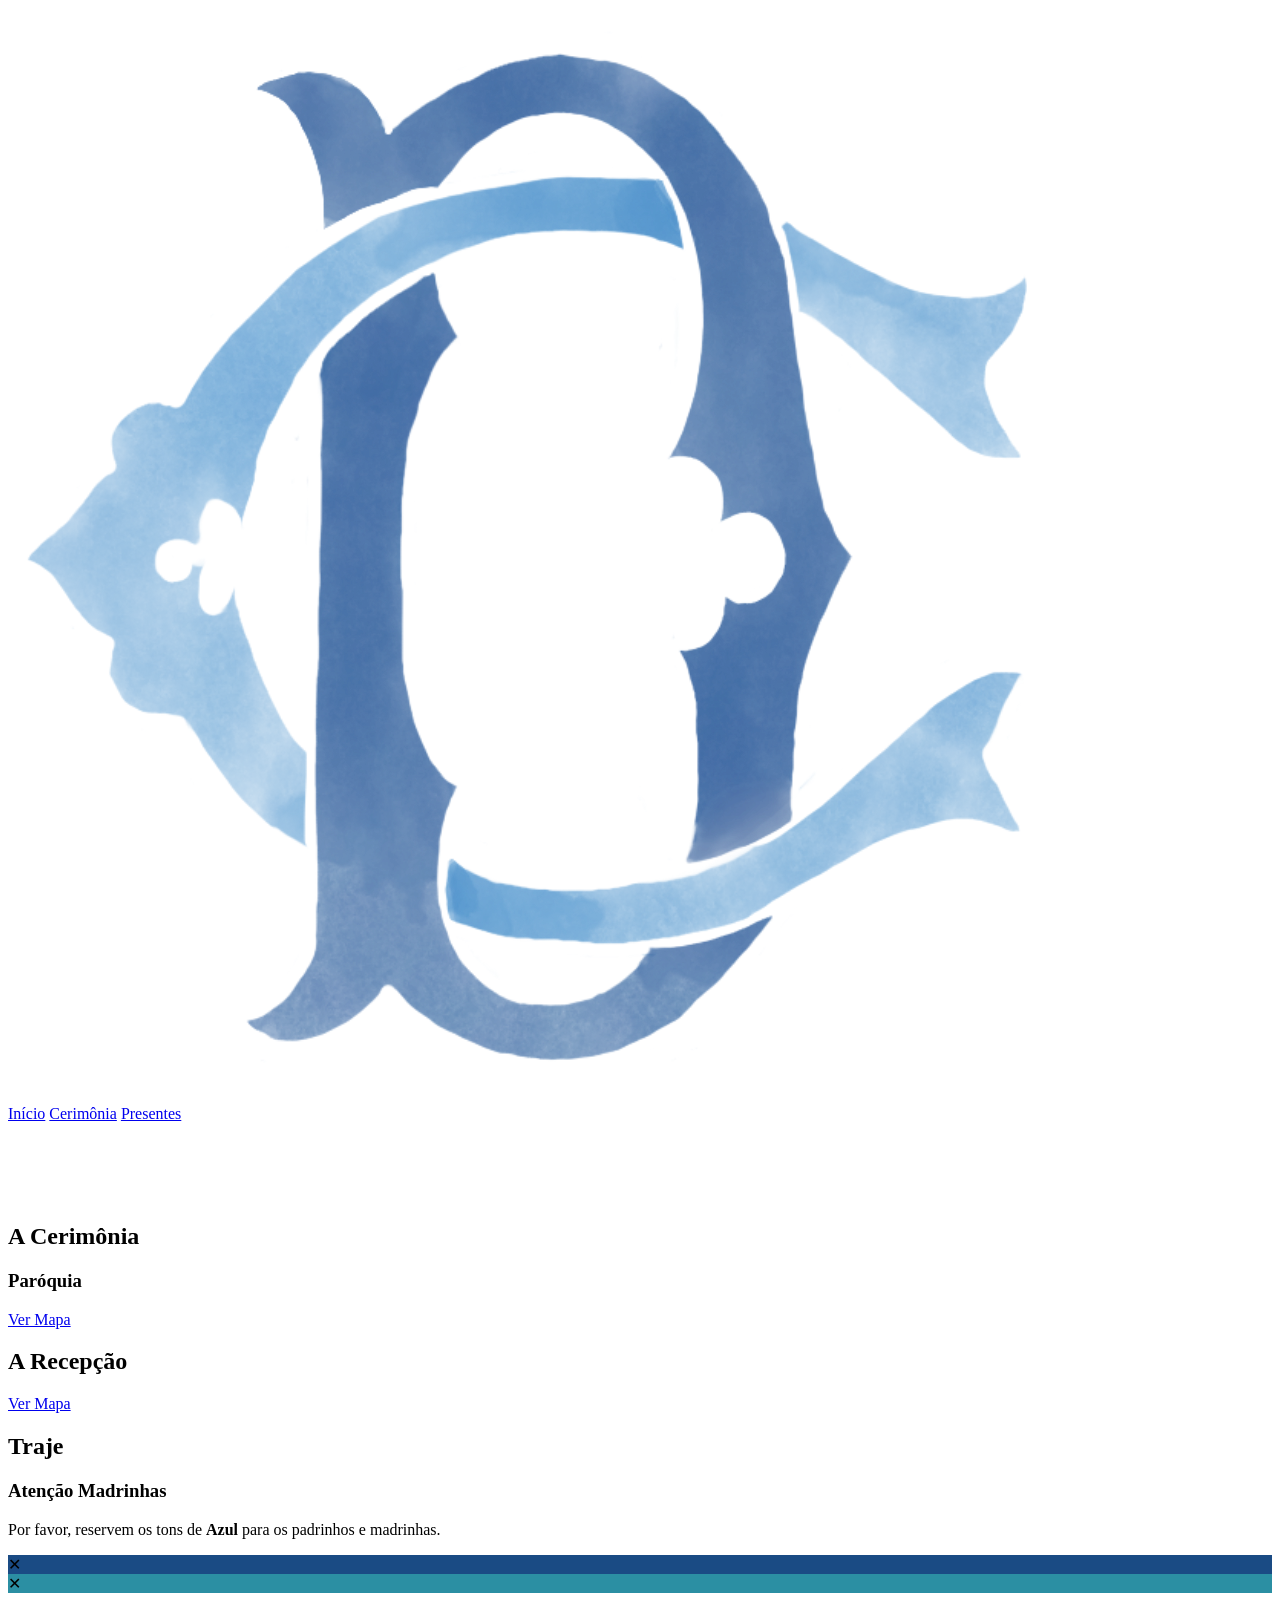
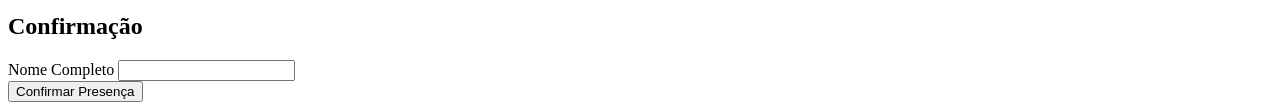
==== cerimonia.html @ 5a47d2c4 "initial commit (html inicial)" ====
<!DOCTYPE html>
<html lang="pt-br">
<head>
    <title>Cerimônia</title>
    </head>
<body>

    <header id="navbar">
        <div class="container nav-container">
            <a href="index.html" class="logo-link">
                <img src="assets/img/logo_casamento-aquarela.PNG" alt="D&C" class="logo-img">
            </a>
            <nav class="menu-links">
                <a href="index.html">Início</a>
                <a href="cerimonia.html" class="active">Cerimônia</a> <a href="presentes.html">Presentes</a>
            </nav>
        </div>
    </header>

    <main style="padding-top: 80px;"> <section class="section-padding">
            <div class="container">
                <h2 class="section-title text-center">A Cerimônia</h2>
                <div class="divider"><i class="fa-solid fa-church"></i></div>
                
                <div class="location-card single-card">
                    <div class="loc-text">
                        <h3>Paróquia</h3>
                        <p class="address"></p>
                        <p class="time"></p>
                        <a href="#" class="btn-outline">Ver Mapa</a>
                    </div>
                    <div class="loc-map">
                        </div>
                </div>
            </div>
        </section>

        <section class="section-alt section-padding">
            <div class="container">
                <h2 class="section-title text-center">A Recepção</h2>
                <div class="divider"><i class="fa-solid fa-champagne-glasses"></i></div>

                <div class="location-card single-card reverse">
                    <div class="loc-text">
                        <h3></h3>
                        <p class="address"></p>
                        <a href="#" class="btn-outline">Ver Mapa</a>
                    </div>
                    <div class="loc-map">
                        </div>
                </div>
            </div>
        </section>

        <section class="section-padding">
            <div class="container">
                <h2 class="section-title text-center">Traje</h2>
                <div class="dress-code-alert centered-alert">
                    <i class="fa-solid fa-circle-exclamation alert-icon"></i>
                    <h3>Atenção Madrinhas</h3>
                    <p>Por favor, reservem os tons de <strong>Azul</strong> para os padrinhos e madrinhas.</p>
                    <div class="color-palette forbidden-only">
                        <div class="color-swatch forbidden" style="background: #1A4B84;">✕</div>
                        <div class="color-swatch forbidden" style="background: #2B8FA3;">✕</div>
                    </div>
                </div>
            </div>
        </section>

        <section id="rsvp-area" class="section-alt section-padding">
            <div class="container max-width-600">
                <h2 class="section-title text-center">Confirmação</h2>
                <div class="divider"><i class="fa-regular fa-envelope"></i></div>
                
                <form class="rsvp-form" action="LINK_DO_FORMSPREE" method="POST">
                    <div class="form-group">
                        <label>Nome Completo</label>
                        <input type="text" name="nome" required>
                    </div>
                    <button type="submit" class="btn-submit">Confirmar Presença</button>
                </form>
            </div>
        </section>

    </main>
    
    <script src="js/main.js"></script>
</body>
</html>
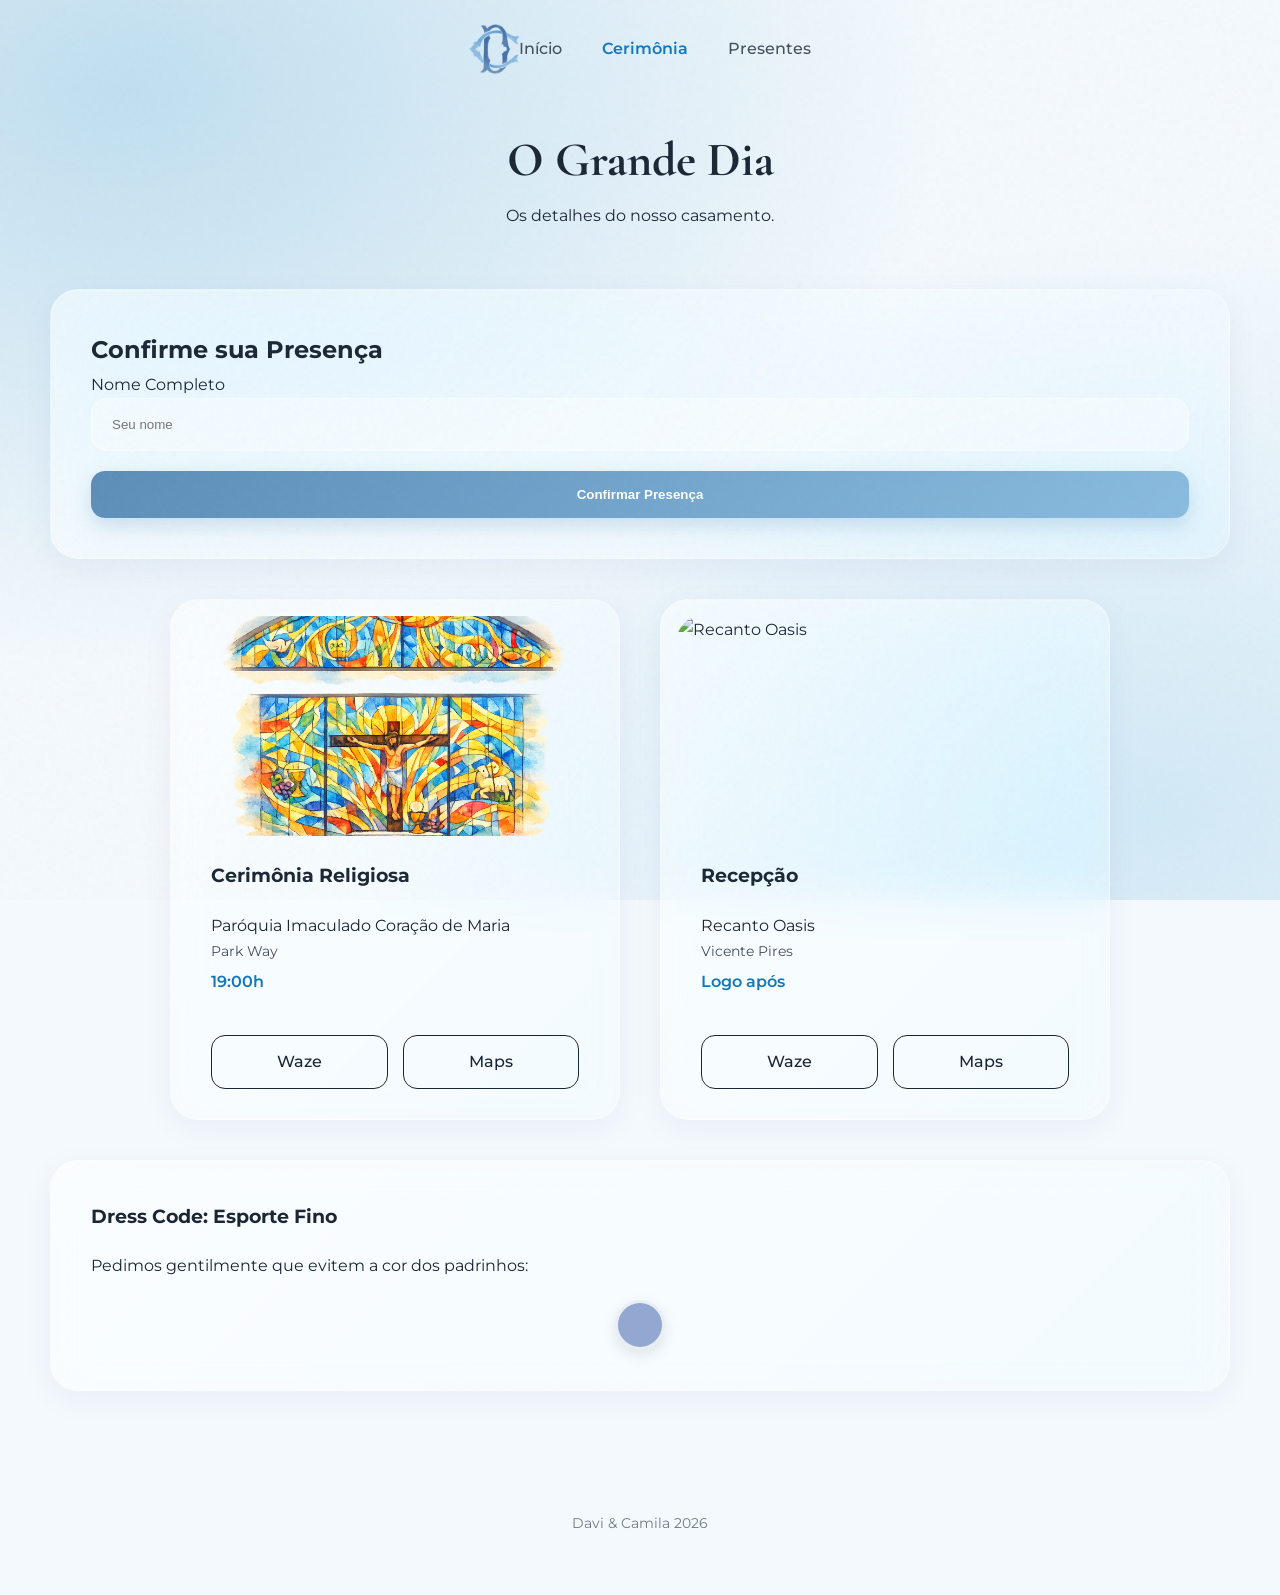
==== commit 3f020651: "mvp sem as funcionalidades implementadas versao para validacao de estilo" ====
--- a/cerimonia.html
+++ b/cerimonia.html
@@ -1,89 +1,85 @@
 <!DOCTYPE html>
 <html lang="pt-br">
 <head>
-    <title>Cerimônia</title>
-    </head>
+    <meta charset="UTF-8">
+    <meta name="viewport" content="width=device-width, initial-scale=1.0">
+    <title>Cerimônia - Davi & Camila</title>
+    <link rel="stylesheet" href="assets/css/global.css">
+    <link rel="stylesheet" href="assets/css/glass.css">
+    <link href="https://fonts.googleapis.com/css2?family=Cormorant+Garamond:wght@400;600&family=Montserrat:wght@300;400;500;600&display=swap" rel="stylesheet">
+</head>
 <body>
+    <div class="noise-overlay"></div>
 
-    <header id="navbar">
-        <div class="container nav-container">
-            <a href="index.html" class="logo-link">
-                <img src="assets/img/logo_casamento-aquarela.PNG" alt="D&C" class="logo-img">
-            </a>
-            <nav class="menu-links">
-                <a href="index.html">Início</a>
-                <a href="cerimonia.html" class="active">Cerimônia</a> <a href="presentes.html">Presentes</a>
-            </nav>
+    <nav class="navbar" id="mainNav">
+        <div class="nav-logo">
+            <img src="assets/img/logo_casamento-aquarela.PNG" alt="D&C" class="logo-img">
         </div>
-    </header>
+        <ul class="nav-links">
+            <li><a href="index.html">Início</a></li>
+            <li><a href="cerimonia.html" class="active">Cerimônia</a></li>
+            <li><a href="presentes.html">Presentes</a></li>
+        </ul>
+    </nav>
 
-    <main style="padding-top: 80px;"> <section class="section-padding">
-            <div class="container">
-                <h2 class="section-title text-center">A Cerimônia</h2>
-                <div class="divider"><i class="fa-solid fa-church"></i></div>
+    <main class="container">
+        <header class="page-header">
+            <h1>O Grande Dia</h1>
+            <p>Os detalhes do nosso casamento.</p>
+        </header>
+
+        <section class="glass-card mb-large">
+            <h2 class="text-center mb-medium">Confirme sua Presença</h2>
+            <form class="rsvp-form">
+                <label for="nome">Nome Completo</label>
+                <input type="text" id="nome" placeholder="Seu nome">      
+                <button type="submit" class="btn-primary">Confirmar Presença</button>
+            </form>
+        </section>
+
+        <section class="locations-grid mb-large">
+            <div class="glass-card">
+                <img src="assets/img/aquarela-igreja.png" alt="Paróquia Imaculado Coração de Maria" class="location-img">
                 
-                <div class="location-card single-card">
-                    <div class="loc-text">
-                        <h3>Paróquia</h3>
-                        <p class="address"></p>
-                        <p class="time"></p>
-                        <a href="#" class="btn-outline">Ver Mapa</a>
-                    </div>
-                    <div class="loc-map">
-                        </div>
+                <h3>Cerimônia Religiosa</h3>
+                <p class="mt-small">Paróquia Imaculado Coração de Maria</p>
+                <p style="font-size: 0.9rem; opacity: 0.8; margin-bottom: 5px;">Park Way</p>
+                <p class="location-time">19:00h</p>
+                
+                <div class="location-actions">
+                    <a href="#" class="btn-outline action-btn">Waze</a>
+                    <a href="#" class="btn-outline action-btn">Maps</a>
+                </div>
+            </div>
+
+            <div class="glass-card">
+                <img src="assets/img/oasis-aquarela.png" alt="Recanto Oasis" class="location-img">
+                
+                <h3>Recepção</h3>
+                <p class="mt-small">Recanto Oasis</p>
+                <p style="font-size: 0.9rem; opacity: 0.8; margin-bottom: 5px;">Vicente Pires</p>
+                <p class="location-time">Logo após</p>
+                
+                <div class="location-actions">
+                    <a href="#" class="btn-outline action-btn">Waze</a>
+                    <a href="#" class="btn-outline action-btn">Maps</a>
                 </div>
             </div>
         </section>
 
-        <section class="section-alt section-padding">
-            <div class="container">
-                <h2 class="section-title text-center">A Recepção</h2>
-                <div class="divider"><i class="fa-solid fa-champagne-glasses"></i></div>
-
-                <div class="location-card single-card reverse">
-                    <div class="loc-text">
-                        <h3></h3>
-                        <p class="address"></p>
-                        <a href="#" class="btn-outline">Ver Mapa</a>
-                    </div>
-                    <div class="loc-map">
-                        </div>
-                </div>
+        <section class="glass-card text-center">
+            <h3>Dress Code: Esporte Fino</h3>
+            <p class="mt-small mb-medium">Pedimos gentilmente que evitem a cor dos padrinhos:</p>
+            <div class="swatch-container">
+                <div class="swatch swatch-serenity"></div>
             </div>
         </section>
+    </main>
 
-        <section class="section-padding">
-            <div class="container">
-                <h2 class="section-title text-center">Traje</h2>
-                <div class="dress-code-alert centered-alert">
-                    <i class="fa-solid fa-circle-exclamation alert-icon"></i>
-                    <h3>Atenção Madrinhas</h3>
-                    <p>Por favor, reservem os tons de <strong>Azul</strong> para os padrinhos e madrinhas.</p>
-                    <div class="color-palette forbidden-only">
-                        <div class="color-swatch forbidden" style="background: #1A4B84;">✕</div>
-                        <div class="color-swatch forbidden" style="background: #2B8FA3;">✕</div>
-                    </div>
-                </div>
-            </div>
-        </section>
+    <footer class="footer">
+        <p>Davi & Camila 2026</p>
+    </footer>
 
-        <section id="rsvp-area" class="section-alt section-padding">
-            <div class="container max-width-600">
-                <h2 class="section-title text-center">Confirmação</h2>
-                <div class="divider"><i class="fa-regular fa-envelope"></i></div>
-                
-                <form class="rsvp-form" action="LINK_DO_FORMSPREE" method="POST">
-                    <div class="form-group">
-                        <label>Nome Completo</label>
-                        <input type="text" name="nome" required>
-                    </div>
-                    <button type="submit" class="btn-submit">Confirmar Presença</button>
-                </form>
-            </div>
-        </section>
-
-    </main>
-    
-    <script src="js/main.js"></script>
+    <script src="assets/js/main.js"></script>
 </body>
 </html>
--- a/assets/css/global.css
+++ b/assets/css/global.css
@@ -0,0 +1,297 @@
+﻿:root {
+    --deep-blue: #1a2634;
+    --primary-blue: #1278BC;
+    --font-title: 'Cormorant Garamond', serif;
+    --font-body: 'Montserrat', sans-serif;
+    --max-width: 1280px;
+    --container-padding: 5%;
+    --section-spacing: 100px;
+    --header-height: 80px;
+}
+* { margin: 0; padding: 0; box-sizing: border-box; }
+body {
+    background-color: #F4F9FD;
+    background-image: 
+        radial-gradient(at 10% 10%, rgba(93, 174, 214, 0.35) 0px, transparent 50%),
+        radial-gradient(at 90% 90%, rgba(159, 210, 236, 0.4) 0px, transparent 50%);
+    background-attachment: fixed;
+    font-family: var(--font-body);
+    color: var(--deep-blue);
+    line-height: 1.7;
+    overflow-x: hidden;
+}
+.navbar {
+    position: fixed;
+    top: 0;
+    left: 0;
+    width: 100%;
+    padding: 24px var(--container-padding);
+    display: flex;
+    justify-content: center;
+    align-items: center;
+    z-index: 1000;
+    background: transparent;
+    transition: all 0.5s ease;
+}
+.navbar.scrolled {
+    background: var(--glass-bg);
+    backdrop-filter: var(--glass-filter);
+    -webkit-backdrop-filter: var(--glass-filter);
+    border-bottom: var(--glass-border);
+    box-shadow: var(--glass-shadow);
+    padding: 16px var(--container-padding);
+}
+.nav-logo { display: flex; align-items: center; }
+.logo-img { height: 50px; width: auto; object-fit: contain; }
+.nav-links { list-style: none; display: flex; gap: 40px; }
+.nav-links a {
+    text-decoration: none;
+    color: var(--deep-blue);
+    font-weight: 500;
+    opacity: 0.8;
+    transition: opacity 0.3s;
+}
+.nav-links a.active, .nav-links a:hover { opacity: 1; font-weight: 600; color: var(--primary-blue); }
+.hero-section {
+    position: relative;
+    width: 100%;
+    height: 70vh;
+    display: flex;
+    flex-direction: column;
+    justify-content: center;
+    align-items: center;
+    text-align: center;
+    overflow: hidden;
+    color: white;
+}
+.hero-section::after {
+    content: '';
+    position: absolute;
+    bottom: 0;
+    left: 0;
+    width: 100%;
+    height: 40%; 
+    pointer-events: none;
+    z-index: 2;
+    background: linear-gradient(
+        to bottom, 
+        rgba(244, 249, 253, 0) 0%,     
+        rgba(244, 249, 253, 0.4) 40%,  
+        rgba(244, 249, 253, 1) 100%    
+    );
+    backdrop-filter: blur(10px);
+    -webkit-backdrop-filter: blur(10px);
+    mask-image: linear-gradient(to bottom, transparent 0%, black 90%);
+    -webkit-mask-image: linear-gradient(to bottom, transparent 0%, black 90%);
+}
+.hero-content {
+    position: relative;
+    z-index: 3; 
+    text-shadow: 0 2px 10px rgba(0,0,0,0.3);
+}
+.scroll-indicator { z-index: 4; }
+.hero-bg { position: absolute; top: 0; left: 0; width: 100%; height: 100%; z-index: 0; }
+.hero-img { width: 100%; height: 100%; object-fit: cover; object-position: center top; }
+.hero-overlay {
+    position: absolute; top: 0; left: 0; width: 100%; height: 100%;
+    background: linear-gradient(to bottom, rgba(0,0,0,0.1) 0%, rgba(0,0,0,0.3) 100%);
+    z-index: 1;
+}
+.countdown-bar {
+    width: 100%;
+    background: rgba(255, 255, 255, 0.25);
+    backdrop-filter: blur(20px) saturate(120%);
+    -webkit-backdrop-filter: blur(20px) saturate(120%);
+    margin-top: -80px; 
+    padding: 30px 0;
+    position: relative;
+    z-index: 10;
+    display: flex;
+    justify-content: center;
+    margin-bottom: 60px;
+    border-top: 1px solid rgba(255, 255, 255, 0.2);
+    border-bottom: 1px solid rgba(255, 255, 255, 0.2);
+    box-shadow: 0 -5px 20px rgba(0,0,0,0.05); 
+}
+.countdown-container {
+    display: flex;
+    align-items: center;
+    justify-content: center;
+}
+.time-box {
+    display: flex;
+    flex-direction: column;
+    align-items: center;
+    padding: 0 40px;
+    position: relative;
+}
+.time-box:first-child::after {
+    content: '';
+    position: absolute;
+    right: 0;
+    top: 15%;
+    height: 70%;
+    width: 1px;
+    background: rgba(26, 38, 52, 0.15); 
+}
+.time-number {
+    font-family: var(--font-title);
+    font-size: 3rem;
+    font-weight: 400;
+    color: var(--deep-blue);
+    line-height: 1;
+    font-variant-numeric: tabular-nums;
+}
+.time-label {
+    font-family: var(--font-body);
+    font-size: 0.75rem;
+    letter-spacing: 3px;
+    text-transform: uppercase;
+    color: #5DAED6;
+    margin-top: 8px;
+}
+@media (max-width: 768px) {
+    .time-box { padding: 0 25px; }
+    .time-number { font-size: 2.2rem; }
+    .hero-section::after { height: 30%; mask-image: linear-gradient(to bottom, transparent 0%, black 80%); } 
+    .countdown-bar { margin-top: -50px; padding: 20px 0; }
+}
+.container {
+    width: 100%;
+    max-width: var(--max-width);
+    margin: 0 auto;
+    padding: 0 clamp(20px, 5%, 50px);
+}
+.grid-layout, .locations-grid, .gifts-grid {
+    display: grid;
+    grid-template-columns: repeat(auto-fit, minmax(320px, 1fr));
+    gap: 32px;
+}
+.section-history, .section-gallery { margin-bottom: var(--section-spacing); }
+.mt-small { margin-top: 20px; }
+.mb-small { margin-bottom: 20px; }
+.img-placeholder {
+    width: 100%;
+    height: 100%;
+    min-height: 300px;
+    display: flex;
+    align-items: center;
+    justify-content: center;
+    background: rgba(255, 255, 255, 0.3);
+    border-radius: 16px;
+    opacity: 0.6;
+}
+.gift-img-placeholder {
+    height: 180px;
+    background: rgba(255, 255, 255, 0.4);
+    border-radius: 16px;
+    margin-bottom: 20px;
+}
+.page-header {
+    text-align: center;
+    margin-top: 120px;
+    margin-bottom: 60px;
+}
+.page-header h1 { font-family: var(--font-title); font-size: 3rem; color: var(--deep-blue); }
+.location-time { font-weight: 600; color: var(--primary-blue); margin-bottom: 20px; }
+.location-actions { display: flex; gap: 10px; margin-top: auto; }
+.action-btn { flex: 1; }
+.swatch-container { display: flex; justify-content: center; gap: 20px; margin-top: 20px; }
+.swatch {
+    width: 50px; height: 50px;
+    border-radius: 50%;
+    border: 3px solid rgba(255,255,255,0.8);
+    box-shadow: 0 5px 15px rgba(0,0,0,0.1);
+    position: relative;
+}
+.swatch-serenity { background-color: #92a8d1; }
+.gift-price { font-weight: 600; font-size: 1.1rem; margin: 5px 0 15px 0; color: var(--deep-blue); }
+.modal-overlay {
+    position: fixed; top: 0; left: 0; width: 100%; height: 100%;
+    background: rgba(0, 0, 0, 0.4); z-index: 2000;
+    display: flex; align-items: flex-end; justify-content: center;
+    opacity: 0; visibility: hidden; transition: all 0.3s;
+    backdrop-filter: blur(8px);
+}
+.modal-overlay:not(.hidden) { opacity: 1; visibility: visible; }
+.modal-content {
+    width: 100%; max-width: 500px;
+    background: #ffffff;
+    border-radius: 24px 24px 0 0; padding: 40px 30px;
+    transform: translateY(100%); transition: transform 0.3s cubic-bezier(0.2, 0.8, 0.2, 1);
+    position: relative;
+    box-shadow: 0 -10px 40px rgba(0,0,0,0.1);
+}
+.modal-overlay:not(.hidden) .modal-content { transform: translateY(0); }
+.close-modal {
+    position: absolute; top: 20px; right: 20px;
+    background: none; border: none; font-size: 2rem; cursor: pointer; color: var(--deep-blue);
+}
+.modal-price-highlight { font-size: 1.8rem; color: var(--primary-blue); margin-bottom: 20px; font-weight: 600; }
+.pix-box {
+    background: #F4F9FD;
+    padding: 20px; border-radius: 12px;
+    margin-bottom: 20px; word-break: break-all; font-family: monospace; color: var(--deep-blue);
+    border: 1px dashed #7BC0E3;
+}
+.pix-label { font-weight: 600; margin-bottom: 10px; display: block; }
+@media (min-width: 768px) {
+    .modal-overlay { align-items: center; }
+    .modal-content { border-radius: 24px; transform: scale(0.9); max-width: 450px; }
+    .modal-overlay:not(.hidden) .modal-content { transform: scale(1); }
+}
+.footer {
+    text-align: center; padding: 60px 20px;
+    opacity: 0.6; font-size: 0.9rem; margin-top: 60px;
+}
+@media (max-width: 768px) {
+    .navbar { flex-direction: column; gap: 15px; }
+    .nav-links { gap: 20px; font-size: 0.9rem; }
+    .logo-img { height: 35px; }
+    .grid-layout, .locations-grid, .gifts-grid { grid-template-columns: 1fr; gap: 24px; }
+    :root { --section-spacing: 60px; }
+}
+.locations-grid {
+    display: flex;
+    flex-wrap: wrap;
+    justify-content: center;
+    gap: 40px;
+    margin-top: 40px;
+}
+.locations-grid .glass-card {
+    flex: 1 1 320px;
+    max-width: 450px;
+    display: flex;
+    flex-direction: column;
+    padding-bottom: 30px;
+}
+.location-img {
+    width: calc(100% + 48px);
+    margin: -24px -24px 24px -24px;
+    height: 220px;
+    object-fit: cover;
+    border-radius: 24px 24px 0 0;
+    display: block;
+}
+@media (max-width: 768px) {
+    .location-img {
+        width: calc(100% + 48px); 
+        margin: -24px -24px 20px -24px;
+    }
+}
+.location-actions {
+    margin-top: auto;
+    padding-top: 20px;
+    display: flex;
+    gap: 15px;
+}
+.action-btn {
+    flex: 1;
+    text-align: center;
+}
+.locations-grid {
+    display: flex;
+    flex-wrap: wrap;
+    justify-content: center;
+    margin-bottom: 40px;
+}
--- a/assets/css/glass.css
+++ b/assets/css/glass.css
@@ -0,0 +1,45 @@
+﻿:root {
+    --glass-bg: linear-gradient(135deg, rgba(255, 255, 255, 0.6) 0%, rgba(255, 255, 255, 0.2) 100%);
+    --glass-filter: blur(20px) saturate(180%);
+    --glass-border: 1px solid rgba(255, 255, 255, 0.25);
+    --glass-shadow: 0 8px 32px 0 rgba(31, 38, 135, 0.05), inset 0 0 0 1px rgba(255, 255, 255, 0.15);
+    --radius-card: 28px;
+    --radius-btn: 14px;
+    --primary-gradient: linear-gradient(135deg, #5b8db8 0%, #8abce0 100%);
+}
+.glass-card {
+    background: var(--glass-bg);
+    backdrop-filter: var(--glass-filter);
+    -webkit-backdrop-filter: var(--glass-filter);
+    border: var(--glass-border);
+    border-radius: var(--radius-card);
+    box-shadow: var(--glass-shadow);
+    padding: clamp(24px, 5vw, 40px);
+    transition: transform 0.4s ease;
+}
+input, select, textarea {
+    width: 100%; padding: 18px 20px; margin-bottom: 20px;
+    border: 1px solid rgba(255, 255, 255, 0.4); border-radius: 16px;
+    background: rgba(255, 255, 255, 0.4); color: inherit; outline: none;
+}
+input:focus, select:focus { background: rgba(255, 255, 255, 0.9); border-color: #5b8db8; }
+.btn-primary {
+    background: var(--primary-gradient); color: white; border: none;
+    padding: 16px 32px; border-radius: var(--radius-btn);
+    font-weight: 600; cursor: pointer; width: 100%;
+    box-shadow: 0 8px 20px rgba(91, 141, 184, 0.25);
+    transition: transform 0.2s;
+}
+.btn-primary:active { transform: scale(0.98); }
+.btn-outline {
+    background: transparent; color: #1a2634; border: 1px solid #1a2634;
+    padding: 12px 24px; border-radius: var(--radius-btn);
+    font-weight: 500; text-decoration: none; display: block; text-align: center;
+    transition: background 0.3s;
+}
+.btn-outline:hover { background: rgba(0,0,0,0.05); }
+.noise-overlay {
+    position: fixed; top: 0; left: 0; width: 100%; height: 100%;
+    pointer-events: none; z-index: 9999; opacity: 0.04;
+    background-image: url("data:image/svg+xml,%3Csvg viewBox='0 0 200 200' xmlns='http://www.w3.org/2000/svg'%3E%3Cfilter id='noiseFilter'%3E%3CfeTurbulence type='fractalNoise' baseFrequency='0.85' numOctaves='3' stitchTiles='stitch'/%3E%3C/filter%3E%3Crect width='100%25' height='100%25' filter='url(%23noiseFilter)' opacity='1'/%3E%3C/svg%3E");
+}
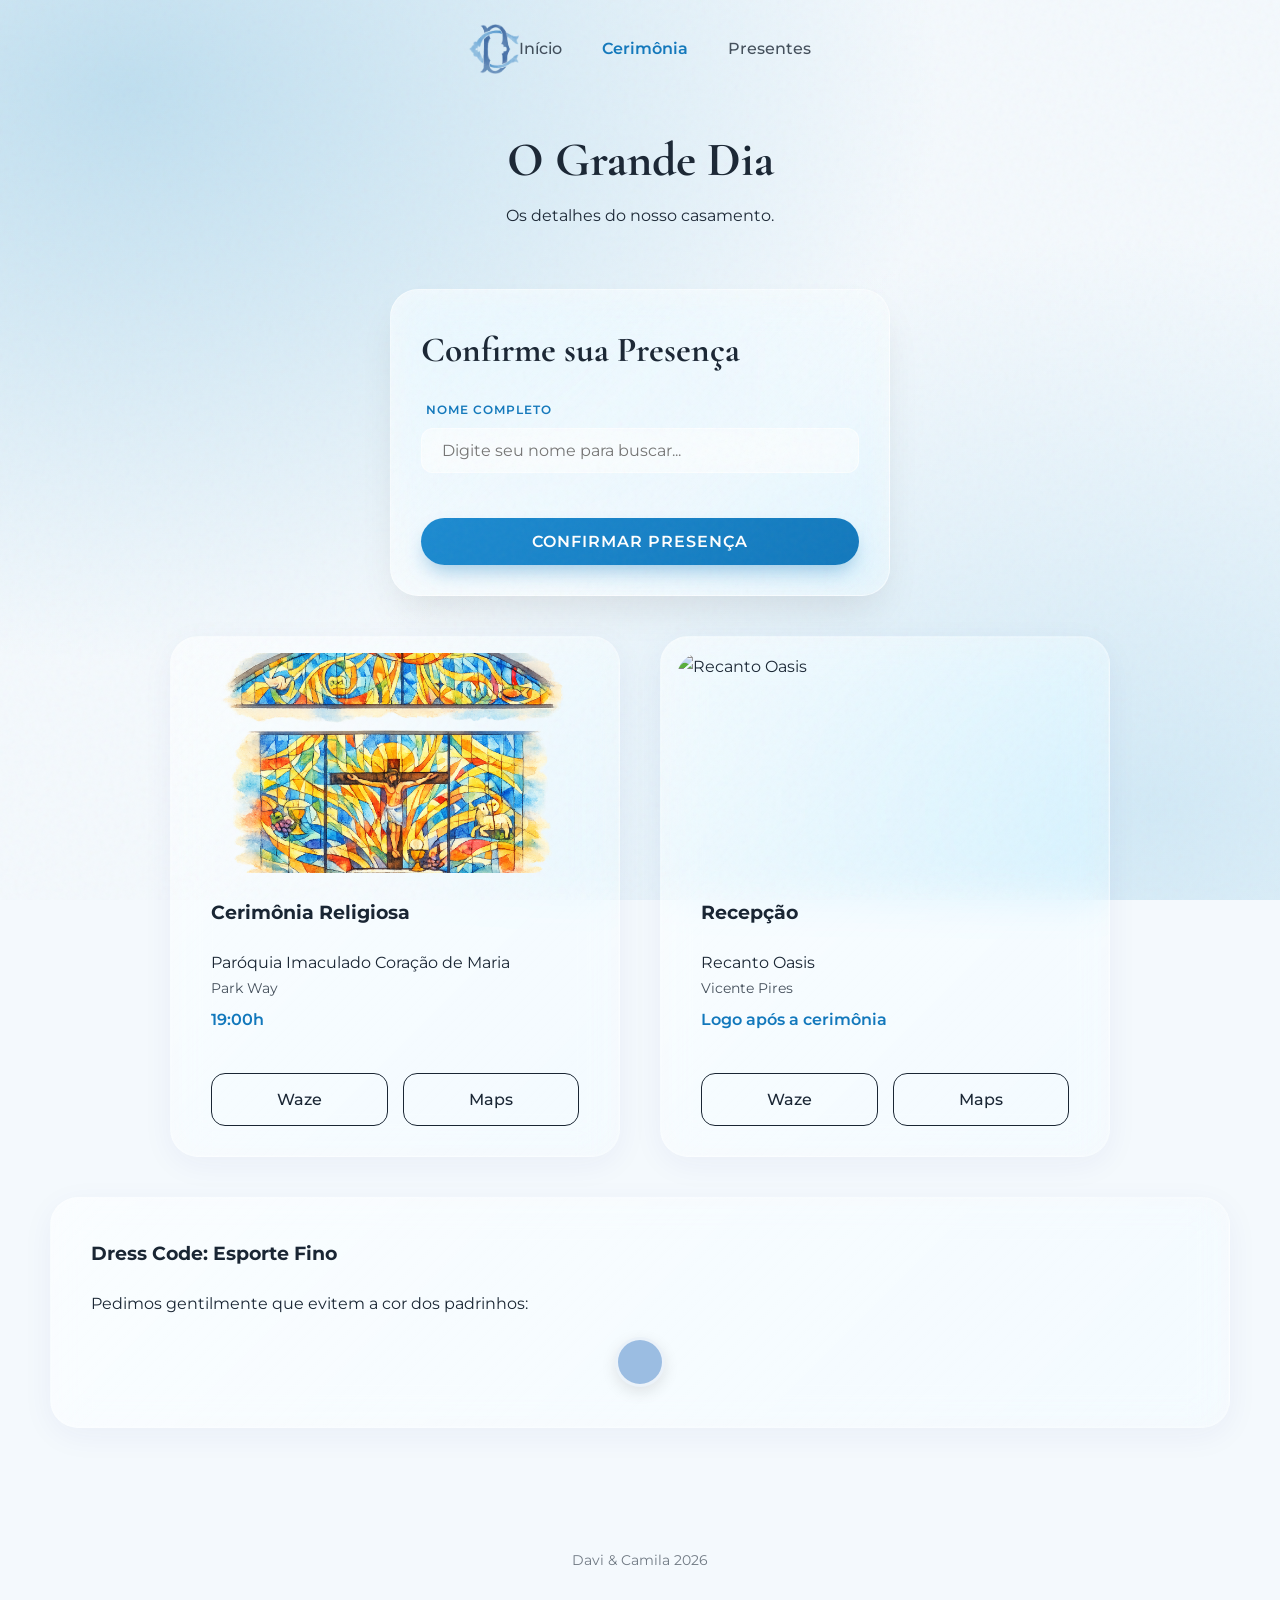
==== commit 16a30181: "implementando funcionalidades" ====
--- a/cerimonia.html
+++ b/cerimonia.html
@@ -4,9 +4,18 @@
     <meta charset="UTF-8">
     <meta name="viewport" content="width=device-width, initial-scale=1.0">
     <title>Cerimônia - Davi & Camila</title>
+    
     <link rel="stylesheet" href="assets/css/global.css">
     <link rel="stylesheet" href="assets/css/glass.css">
+    
+    <link rel="preconnect" href="https://fonts.googleapis.com">
     <link href="https://fonts.googleapis.com/css2?family=Cormorant+Garamond:wght@400;600&family=Montserrat:wght@300;400;500;600&display=swap" rel="stylesheet">
+
+    <meta property="og:title" content="Cerimônia e Festa - Davi & Camila">
+    <meta property="og:description" content="Veja o mapa para a Igreja e Recepção e confirme sua presença aqui.">
+    <meta property="og:image" content="https://davi-e-camila.vercel.app/assets/img/share-image.jpg">
+    <meta property="og:url" content="https://davi-e-camila.vercel.app/cerimonia.html">
+    <meta property="og:type" content="website">
 </head>
 <body>
     <div class="noise-overlay"></div>
@@ -28,12 +37,19 @@
             <p>Os detalhes do nosso casamento.</p>
         </header>
 
-        <section class="glass-card mb-large">
+        <section class="glass-card mb-large" id="rsvp-section">
             <h2 class="text-center mb-medium">Confirme sua Presença</h2>
-            <form class="rsvp-form">
-                <label for="nome">Nome Completo</label>
-                <input type="text" id="nome" placeholder="Seu nome">      
-                <button type="submit" class="btn-primary">Confirmar Presença</button>
+            
+            <form class="rsvp-form" id="rsvpForm">
+                <div>
+                    <label for="guestName">Nome Completo</label>
+                    <div class="autocomplete-container">
+                        <input type="text" id="guestName" class="glass-input" placeholder="Digite seu nome para buscar..." autocomplete="off" required>
+                        <div id="guestList" class="autocomplete-list"></div>
+                    </div>
+                </div>
+
+                <button type="submit" class="btn-glass-blue">Confirmar Presença</button>
             </form>
         </section>
 
@@ -47,8 +63,8 @@
                 <p class="location-time">19:00h</p>
                 
                 <div class="location-actions">
-                    <a href="#" class="btn-outline action-btn">Waze</a>
-                    <a href="#" class="btn-outline action-btn">Maps</a>
+                    <a href="https://ul.waze.com/ul?ll=-15.82625756%2C-48.00803304&navigate=yes" class="btn-outline action-btn" target="_blank">Waze</a>
+                    <a href="https://goo.gl/maps/LINK_DA_IGREJA" class="btn-outline action-btn" target="_blank">Maps</a>
                 </div>
             </div>
 
@@ -58,16 +74,16 @@
                 <h3>Recepção</h3>
                 <p class="mt-small">Recanto Oasis</p>
                 <p style="font-size: 0.9rem; opacity: 0.8; margin-bottom: 5px;">Vicente Pires</p>
-                <p class="location-time">Logo após</p>
+                <p class="location-time">Logo após a cerimônia</p>
                 
                 <div class="location-actions">
-                    <a href="#" class="btn-outline action-btn">Waze</a>
-                    <a href="#" class="btn-outline action-btn">Maps</a>
+                    <a href="https://ul.waze.com/ul?ll=-15.79677538%2C-48.03069234&navigate=yes" class="btn-outline action-btn" target="_blank">Waze</a>
+                    <a href="https://goo.gl/maps/LINK_DA_FESTA" class="btn-outline action-btn" target="_blank">Maps</a>
                 </div>
             </div>
         </section>
 
-        <section class="glass-card text-center">
+        <section class="glass-card text-center mb-large">
             <h3>Dress Code: Esporte Fino</h3>
             <p class="mt-small mb-medium">Pedimos gentilmente que evitem a cor dos padrinhos:</p>
             <div class="swatch-container">
--- a/assets/css/global.css
+++ b/assets/css/global.css
@@ -204,7 +204,7 @@
     box-shadow: 0 5px 15px rgba(0,0,0,0.1);
     position: relative;
 }
-.swatch-serenity { background-color: #92a8d1; }
+.swatch-serenity { background-color: #9bbde2; }
 .gift-price { font-weight: 600; font-size: 1.1rem; margin: 5px 0 15px 0; color: var(--deep-blue); }
 .modal-overlay {
     position: fixed; top: 0; left: 0; width: 100%; height: 100%;
@@ -294,4 +294,164 @@
     flex-wrap: wrap;
     justify-content: center;
     margin-bottom: 40px;
+}
+/* =========================================
+   ESTILO PREMIUM COMPACTO (RSVP)
+   ========================================= */
+
+/* 1. O Container do Card (Mais justo) */
+#rsvp-section.glass-card {
+    /* Mantém a sombra e borda bonitas */
+    box-shadow: 
+        0 20px 40px -10px rgba(0,0,0,0.1), 
+        inset 0 0 20px rgba(255, 255, 255, 0.3);
+    border: 1px solid rgba(255, 255, 255, 0.6);
+    
+    /* MUDANÇA: Reduzi o padding de 50px para 30px */
+    padding: 30px; 
+    max-width: 500px;
+    margin-left: auto;
+    margin-right: auto;
+}
+
+/* Título do Card */
+#rsvp-section h2 {
+    font-family: var(--font-title);
+    font-size: 2.2rem; /* Levemente menor */
+    color: var(--deep-blue);
+    margin-bottom: 20px; /* Reduzi pela metade (era 40px) */
+}
+
+/* O Formulário */
+.rsvp-form {
+    display: flex;
+    flex-direction: column;
+    gap: 15px; /* Reduzi pela metade (era 30px) - Itens mais próximos */
+}
+
+/* 2. O Label */
+.rsvp-form label {
+    display: block;
+    font-family: var(--font-body);
+    font-size: 0.75rem;
+    font-weight: 600;
+    text-transform: uppercase;
+    letter-spacing: 1px;
+    color: var(--primary-blue);
+    margin-bottom: 8px; /* Mais perto do input */
+    margin-left: 5px;
+}
+
+/* 3. O Input (Campo de Digitar) */
+.glass-input {
+    width: 100%;
+    /* MUDANÇA: Mais compacto (era 18px) */
+    padding: 12px 20px; 
+    border-radius: 12px;
+    
+    background: rgba(255, 255, 255, 0.4);
+    border: 1px solid rgba(255, 255, 255, 0.6);
+    backdrop-filter: blur(15px);
+    
+    font-family: var(--font-body);
+    font-size: 1rem;
+    color: var(--deep-blue);
+    outline: none;
+    transition: all 0.3s ease;
+}
+
+.glass-input:focus {
+    background: rgba(255, 255, 255, 0.8);
+    border-color: var(--primary-blue);
+    box-shadow: 0 0 15px rgba(18, 120, 188, 0.15);
+    transform: translateY(-1px);
+}
+
+/* 4. O Botão (Ajustado) */
+.btn-glass-blue {
+    width: 100%;
+    /* MUDANÇA: Mais fino (era 20px) */
+    padding: 14px; 
+    margin-top: 10px; /* Um pequeno espaço extra antes do botão */
+    
+    border-radius: 50px;
+    border: none;
+    background: linear-gradient(135deg, #1C8BD1 0%, #1278BC 100%);
+    
+    color: white;
+    font-family: var(--font-body);
+    font-weight: 600;
+    font-size: 1rem;
+    letter-spacing: 1px;
+    text-transform: uppercase;
+    cursor: pointer;
+    transition: all 0.4s ease;
+    box-shadow: 0 10px 20px -5px rgba(18, 120, 188, 0.4);
+}
+
+.btn-glass-blue:hover {
+    transform: translateY(-2px);
+    box-shadow: 0 15px 30px -5px rgba(18, 120, 188, 0.5);
+    background: linear-gradient(135deg, #2F9BDC 0%, #1C8BD1 100%);
+}
+
+/* Ajuste Mobile */
+@media (max-width: 768px) {
+    #rsvp-section.glass-card {
+        padding: 25px 20px;
+    }
+    #rsvp-section h2 { font-size: 1.8rem; margin-bottom: 15px; }
+}
+/* =========================================
+   AUTOCOMPLETAR (Dropdown de Vidro)
+   ========================================= */
+.autocomplete-container {
+    position: relative;
+    width: 100%;
+}
+
+/* A lista de sugestões */
+.autocomplete-list {
+    position: absolute;
+    top: 100%;
+    left: 0;
+    right: 0;
+    z-index: 99;
+    
+    /* Estilo Vidro */
+    background: rgba(255, 255, 255, 0.9);
+    backdrop-filter: blur(20px);
+    border: 1px solid rgba(255, 255, 255, 0.5);
+    border-radius: 12px;
+    box-shadow: 0 10px 30px rgba(0,0,0,0.15);
+    
+    max-height: 200px;
+    overflow-y: auto;
+    margin-top: 5px;
+    display: none; /* Escondido por padrão */
+}
+
+/* Item da lista */
+.autocomplete-item {
+    padding: 12px 20px;
+    cursor: pointer;
+    border-bottom: 1px solid rgba(0,0,0,0.05);
+    font-size: 0.95rem;
+    color: var(--deep-blue);
+    transition: background 0.2s;
+}
+
+.autocomplete-item:last-child {
+    border-bottom: none;
+}
+
+.autocomplete-item:hover {
+    background: rgba(18, 120, 188, 0.1); /* Azulzinho ao passar o mouse */
+    color: var(--primary-blue);
+}
+
+/* Item destacado (quando navega com setas) */
+.autocomplete-active {
+    background-color: var(--primary-blue) !important;
+    color: white !important;
 }
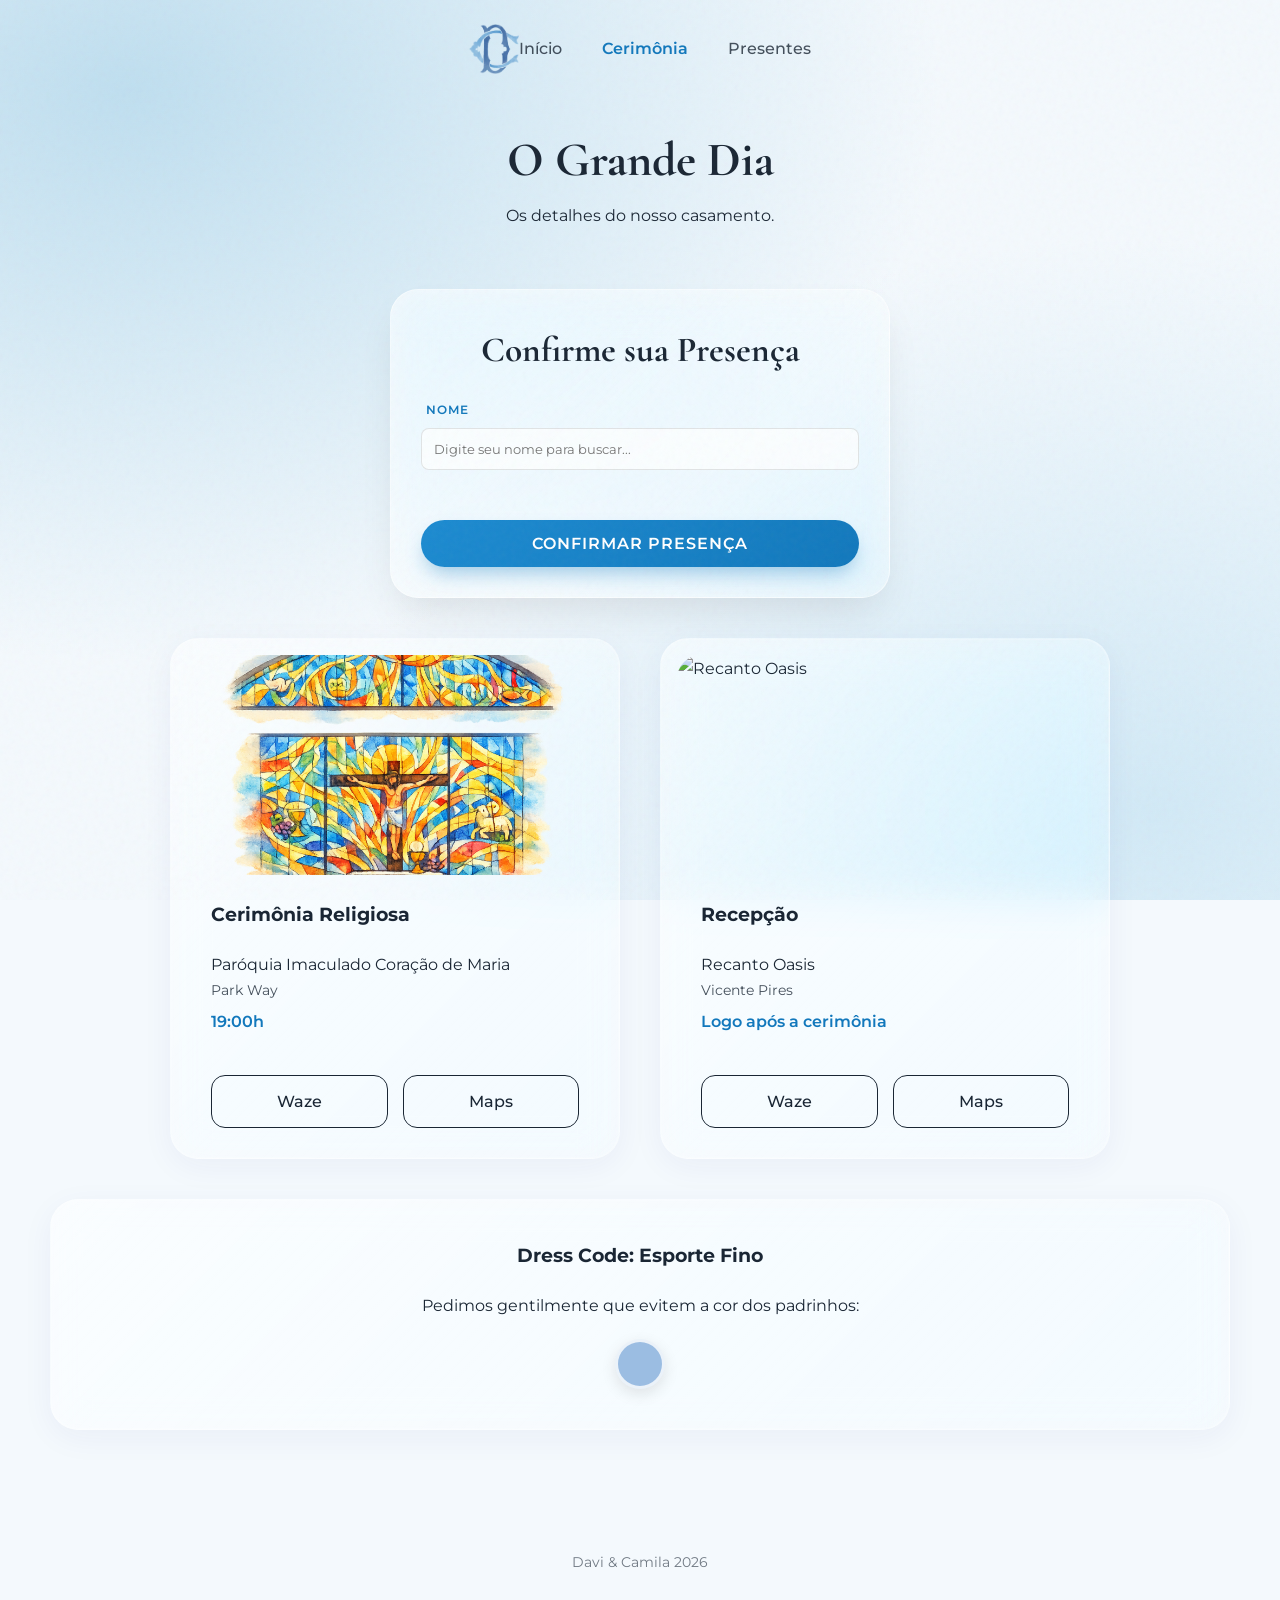
==== commit 4ae7c160: "feat: admin e presentes" ====
--- a/cerimonia.html
+++ b/cerimonia.html
@@ -3,19 +3,20 @@
 <head>
     <meta charset="UTF-8">
     <meta name="viewport" content="width=device-width, initial-scale=1.0">
-    <title>Cerimônia - Davi & Camila</title>
-    
-    <link rel="stylesheet" href="assets/css/global.css">
-    <link rel="stylesheet" href="assets/css/glass.css">
-    
-    <link rel="preconnect" href="https://fonts.googleapis.com">
-    <link href="https://fonts.googleapis.com/css2?family=Cormorant+Garamond:wght@400;600&family=Montserrat:wght@300;400;500;600&display=swap" rel="stylesheet">
-
     <meta property="og:title" content="Cerimônia e Festa - Davi & Camila">
     <meta property="og:description" content="Veja o mapa para a Igreja e Recepção e confirme sua presença aqui.">
     <meta property="og:image" content="https://davi-e-camila.vercel.app/assets/img/share-image.jpg">
     <meta property="og:url" content="https://davi-e-camila.vercel.app/cerimonia.html">
     <meta property="og:type" content="website">
+    
+    <title>Cerimônia - Davi & Camila</title>
+    
+    <link rel="preconnect" href="https://fonts.googleapis.com">
+    <link rel="preconnect" href="https://fonts.gstatic.com" crossorigin>
+    <link href="https://fonts.googleapis.com/css2?family=Cormorant+Garamond:wght@400;600&family=Montserrat:wght@300;400;500;600&display=swap" rel="stylesheet">
+    
+    <link rel="stylesheet" href="assets/css/global.css">
+    <link rel="stylesheet" href="assets/css/glass.css">
 </head>
 <body>
     <div class="noise-overlay"></div>
@@ -42,14 +43,14 @@
             
             <form class="rsvp-form" id="rsvpForm">
                 <div>
-                    <label for="guestName">Nome Completo</label>
+                    <label for="guestName">Nome</label>
                     <div class="autocomplete-container">
-                        <input type="text" id="guestName" class="glass-input" placeholder="Digite seu nome para buscar..." autocomplete="off" required>
+                        <input type="text" id="guestName" placeholder="Digite seu nome para buscar..." autocomplete="off" required style="width: 100%; padding: 12px; border-radius: 8px; border: 1px solid rgba(0,0,0,0.1); background: rgba(255,255,255,0.7); font-family: 'Montserrat', sans-serif;">
                         <div id="guestList" class="autocomplete-list"></div>
                     </div>
                 </div>
 
-                <button type="submit" class="btn-glass-blue">Confirmar Presença</button>
+                <button type="submit" class="btn-glass-blue" style="margin-top: 15px;">Confirmar Presença</button>
             </form>
         </section>
 
@@ -63,8 +64,8 @@
                 <p class="location-time">19:00h</p>
                 
                 <div class="location-actions">
-                    <a href="https://ul.waze.com/ul?ll=-15.82625756%2C-48.00803304&navigate=yes" class="btn-outline action-btn" target="_blank">Waze</a>
-                    <a href="https://goo.gl/maps/LINK_DA_IGREJA" class="btn-outline action-btn" target="_blank">Maps</a>
+                    <a href="https://ul.waze.com/ul?ll=-15.82625756%2C-48.00803304&navigate=yes" class="btn-outline action-btn" target="_blank" rel="noopener noreferrer">Waze</a>
+                    <a href="https://goo.gl/maps/LINK_DA_IGREJA" class="btn-outline action-btn" target="_blank" rel="noopener noreferrer">Maps</a>
                 </div>
             </div>
 
@@ -77,8 +78,8 @@
                 <p class="location-time">Logo após a cerimônia</p>
                 
                 <div class="location-actions">
-                    <a href="https://ul.waze.com/ul?ll=-15.79677538%2C-48.03069234&navigate=yes" class="btn-outline action-btn" target="_blank">Waze</a>
-                    <a href="https://goo.gl/maps/LINK_DA_FESTA" class="btn-outline action-btn" target="_blank">Maps</a>
+                    <a href="https://ul.waze.com/ul?ll=-15.79677538%2C-48.03069234&navigate=yes" class="btn-outline action-btn" target="_blank" rel="noopener noreferrer">Waze</a>
+                    <a href="https://goo.gl/maps/LINK_DA_FESTA" class="btn-outline action-btn" target="_blank" rel="noopener noreferrer">Maps</a>
                 </div>
             </div>
         </section>
--- a/assets/css/global.css
+++ b/assets/css/global.css
@@ -125,15 +125,6 @@
     padding: 0 40px;
     position: relative;
 }
-.time-box:first-child::after {
-    content: '';
-    position: absolute;
-    right: 0;
-    top: 15%;
-    height: 70%;
-    width: 1px;
-    background: rgba(26, 38, 52, 0.15); 
-}
 .time-number {
     font-family: var(--font-title);
     font-size: 3rem;
@@ -295,41 +286,27 @@
     justify-content: center;
     margin-bottom: 40px;
 }
-/* =========================================
-   ESTILO PREMIUM COMPACTO (RSVP)
-   ========================================= */
-
-/* 1. O Container do Card (Mais justo) */
 #rsvp-section.glass-card {
-    /* Mantém a sombra e borda bonitas */
     box-shadow: 
         0 20px 40px -10px rgba(0,0,0,0.1), 
         inset 0 0 20px rgba(255, 255, 255, 0.3);
     border: 1px solid rgba(255, 255, 255, 0.6);
-    
-    /* MUDANÇA: Reduzi o padding de 50px para 30px */
     padding: 30px; 
     max-width: 500px;
     margin-left: auto;
     margin-right: auto;
 }
-
-/* Título do Card */
 #rsvp-section h2 {
     font-family: var(--font-title);
-    font-size: 2.2rem; /* Levemente menor */
-    color: var(--deep-blue);
-    margin-bottom: 20px; /* Reduzi pela metade (era 40px) */
-}
-
-/* O Formulário */
+    font-size: 2.2rem;
+    color: var(--deep-blue);
+    margin-bottom: 20px;
+}
 .rsvp-form {
     display: flex;
     flex-direction: column;
-    gap: 15px; /* Reduzi pela metade (era 30px) - Itens mais próximos */
-}
-
-/* 2. O Label */
+    gap: 15px;
+}
 .rsvp-form label {
     display: block;
     font-family: var(--font-body);
@@ -338,46 +315,35 @@
     text-transform: uppercase;
     letter-spacing: 1px;
     color: var(--primary-blue);
-    margin-bottom: 8px; /* Mais perto do input */
+    margin-bottom: 8px;
     margin-left: 5px;
 }
-
-/* 3. O Input (Campo de Digitar) */
 .glass-input {
     width: 100%;
-    /* MUDANÇA: Mais compacto (era 18px) */
     padding: 12px 20px; 
     border-radius: 12px;
-    
     background: rgba(255, 255, 255, 0.4);
     border: 1px solid rgba(255, 255, 255, 0.6);
     backdrop-filter: blur(15px);
-    
     font-family: var(--font-body);
     font-size: 1rem;
     color: var(--deep-blue);
     outline: none;
     transition: all 0.3s ease;
 }
-
 .glass-input:focus {
     background: rgba(255, 255, 255, 0.8);
     border-color: var(--primary-blue);
     box-shadow: 0 0 15px rgba(18, 120, 188, 0.15);
     transform: translateY(-1px);
 }
-
-/* 4. O Botão (Ajustado) */
 .btn-glass-blue {
     width: 100%;
-    /* MUDANÇA: Mais fino (era 20px) */
     padding: 14px; 
-    margin-top: 10px; /* Um pequeno espaço extra antes do botão */
-    
+    margin-top: 10px;
     border-radius: 50px;
     border: none;
     background: linear-gradient(135deg, #1C8BD1 0%, #1278BC 100%);
-    
     color: white;
     font-family: var(--font-body);
     font-weight: 600;
@@ -388,50 +354,37 @@
     transition: all 0.4s ease;
     box-shadow: 0 10px 20px -5px rgba(18, 120, 188, 0.4);
 }
-
 .btn-glass-blue:hover {
     transform: translateY(-2px);
     box-shadow: 0 15px 30px -5px rgba(18, 120, 188, 0.5);
     background: linear-gradient(135deg, #2F9BDC 0%, #1C8BD1 100%);
 }
-
-/* Ajuste Mobile */
 @media (max-width: 768px) {
     #rsvp-section.glass-card {
         padding: 25px 20px;
     }
     #rsvp-section h2 { font-size: 1.8rem; margin-bottom: 15px; }
 }
-/* =========================================
-   AUTOCOMPLETAR (Dropdown de Vidro)
-   ========================================= */
 .autocomplete-container {
     position: relative;
     width: 100%;
 }
-
-/* A lista de sugestões */
 .autocomplete-list {
     position: absolute;
     top: 100%;
     left: 0;
     right: 0;
     z-index: 99;
-    
-    /* Estilo Vidro */
     background: rgba(255, 255, 255, 0.9);
     backdrop-filter: blur(20px);
     border: 1px solid rgba(255, 255, 255, 0.5);
     border-radius: 12px;
     box-shadow: 0 10px 30px rgba(0,0,0,0.15);
-    
     max-height: 200px;
     overflow-y: auto;
     margin-top: 5px;
-    display: none; /* Escondido por padrão */
-}
-
-/* Item da lista */
+    display: none;
+}
 .autocomplete-item {
     padding: 12px 20px;
     cursor: pointer;
@@ -440,18 +393,78 @@
     color: var(--deep-blue);
     transition: background 0.2s;
 }
-
 .autocomplete-item:last-child {
     border-bottom: none;
 }
-
 .autocomplete-item:hover {
-    background: rgba(18, 120, 188, 0.1); /* Azulzinho ao passar o mouse */
+    background: rgba(18, 120, 188, 0.1);
     color: var(--primary-blue);
 }
-
-/* Item destacado (quando navega com setas) */
 .autocomplete-active {
     background-color: var(--primary-blue) !important;
     color: white !important;
-}+}
+.secret-link {
+    color: inherit;     
+    text-decoration: none;
+    opacity: 0.2;       
+    font-size: 0.8rem;  
+    margin-left: 10px;  
+    cursor: default;    
+}
+.secret-link:hover {
+    opacity: 1;         
+    cursor: pointer;
+}
+.modal-content {
+    background: rgba(255, 255, 255, 0.85);
+    backdrop-filter: blur(12px);         
+    -webkit-backdrop-filter: blur(12px); 
+    border: 1px solid rgba(255, 255, 255, 0.5);
+    box-shadow: 0 8px 32px 0 rgba(31, 38, 135, 0.37);
+    border-radius: 16px;
+    color: #333;
+    margin: 15% auto;
+    padding: 2rem;
+    width: 90%;
+    max-width: 400px;
+    position: relative;
+    animation: fadeIn 0.3s ease;
+}
+@keyframes fadeIn {
+    from { opacity: 0; transform: translateY(-20px); }
+    to { opacity: 1; transform: translateY(0); }
+}
+.admin-controls {
+    position: absolute;
+    top: 10px;
+    right: 10px;
+    display: flex;
+    gap: 8px;
+    z-index: 10;
+}
+.btn-icon {
+    width: 32px;
+    height: 32px;
+    border-radius: 50%;
+    border: none;
+    cursor: pointer;
+    display: flex;
+    align-items: center;
+    justify-content: center;
+    font-size: 1rem;
+    transition: all 0.2s ease;
+    box-shadow: 0 2px 5px rgba(0,0,0,0.2);
+}
+.btn-edit {
+    background: rgba(255, 255, 255, 0.9);
+    color: #f59e0b;
+}
+.btn-delete {
+    background: rgba(255, 255, 255, 0.9);
+    color: #ef4444;
+}
+.btn-edit:hover, .btn-delete:hover {
+    transform: scale(1.1);
+    background: white;
+}
--- a/assets/css/glass.css
+++ b/assets/css/glass.css
@@ -42,4 +42,101 @@
     position: fixed; top: 0; left: 0; width: 100%; height: 100%;
     pointer-events: none; z-index: 9999; opacity: 0.04;
     background-image: url("data:image/svg+xml,%3Csvg viewBox='0 0 200 200' xmlns='http://www.w3.org/2000/svg'%3E%3Cfilter id='noiseFilter'%3E%3CfeTurbulence type='fractalNoise' baseFrequency='0.85' numOctaves='3' stitchTiles='stitch'/%3E%3C/filter%3E%3Crect width='100%25' height='100%25' filter='url(%23noiseFilter)' opacity='1'/%3E%3C/svg%3E");
-}+}
+.glass-ultra {
+    background: rgba(255, 255, 255, 0.15);
+    backdrop-filter: blur(20px);         
+    -webkit-backdrop-filter: blur(20px); 
+    border: 1px solid rgba(255, 255, 255, 0.4);
+    box-shadow: 0 8px 32px 0 rgba(31, 38, 135, 0.15);
+    border-radius: 16px;
+    color: #333;
+}
+.modal-content {
+    background: rgba(255, 255, 255, 0.7);
+    backdrop-filter: blur(20px);
+    -webkit-backdrop-filter: blur(20px);
+    border: 1px solid rgba(255, 255, 255, 0.5);
+    border-radius: 20px;
+    padding: 2rem;
+    width: 90%;
+    max-width: 400px;
+    margin: 10% auto;
+    position: relative;
+    box-shadow: 0 20px 50px rgba(0,0,0,0.1);
+    animation: slideUp 0.4s ease forwards;
+}
+@keyframes slideUp {
+    from { opacity: 0; transform: translateY(50px); }
+    to { opacity: 1; transform: translateY(0); }
+}
+.admin-controls {
+    position: absolute;
+    top: 10px;
+    right: 10px;
+    display: flex;
+    gap: 8px;
+    z-index: 10;
+}
+.btn-glass-icon {
+    width: 36px;
+    height: 36px;
+    border-radius: 50%;
+    border: 1px solid rgba(255, 255, 255, 0.6);
+    background: rgba(255, 255, 255, 0.3);
+    backdrop-filter: blur(4px);
+    cursor: pointer;
+    display: flex;
+    align-items: center;
+    justify-content: center;
+    font-size: 1.2rem;
+    color: #555;
+    transition: all 0.3s ease;
+}
+.btn-glass-icon:hover {
+    background: rgba(255, 255, 255, 0.8);
+    transform: translateY(-2px);
+    box-shadow: 0 4px 15px rgba(0,0,0,0.1);
+}
+.btn-glass-icon.edit:hover { color: #f59e0b; }
+.btn-glass-icon.delete:hover { color: #ef4444; }
+.text-center { text-align: center; }
+.custom-input-wrapper { margin: 20px 0; }
+.input-glass-container:focus-within {
+    border-color: #8ab4f8; 
+    box-shadow: 0 0 10px rgba(138, 180, 248, 0.3);
+}
+.input-glass-container {
+    display: inline-flex;
+    align-items: center;     
+    justify-content: center; 
+    background: rgba(255, 255, 255, 0.7);
+    border: 1px solid rgba(0, 0, 0, 0.1);
+    border-radius: 12px;
+    padding: 10px 15px;      
+    transition: all 0.3s ease;
+}
+.glass-input {
+    background: transparent !important;
+    border: none !important;
+    outline: none !important;
+    font-size: 1.8rem !important;
+    font-weight: 600;
+    color: #333 !important;
+    width: 120px;
+    text-align: center;
+    margin: 0 !important;
+    padding: 0 !important;
+    line-height: 1 !important;
+    height: auto !important;  
+    vertical-align: middle;
+}
+.glass-input::-webkit-outer-spin-button,
+.glass-input::-webkit-inner-spin-button {
+    -webkit-appearance: none;
+    margin: 0;
+}
+.glass-input[type=number] {
+    -moz-appearance: textfield;
+}
+.hidden { display: none !important; }
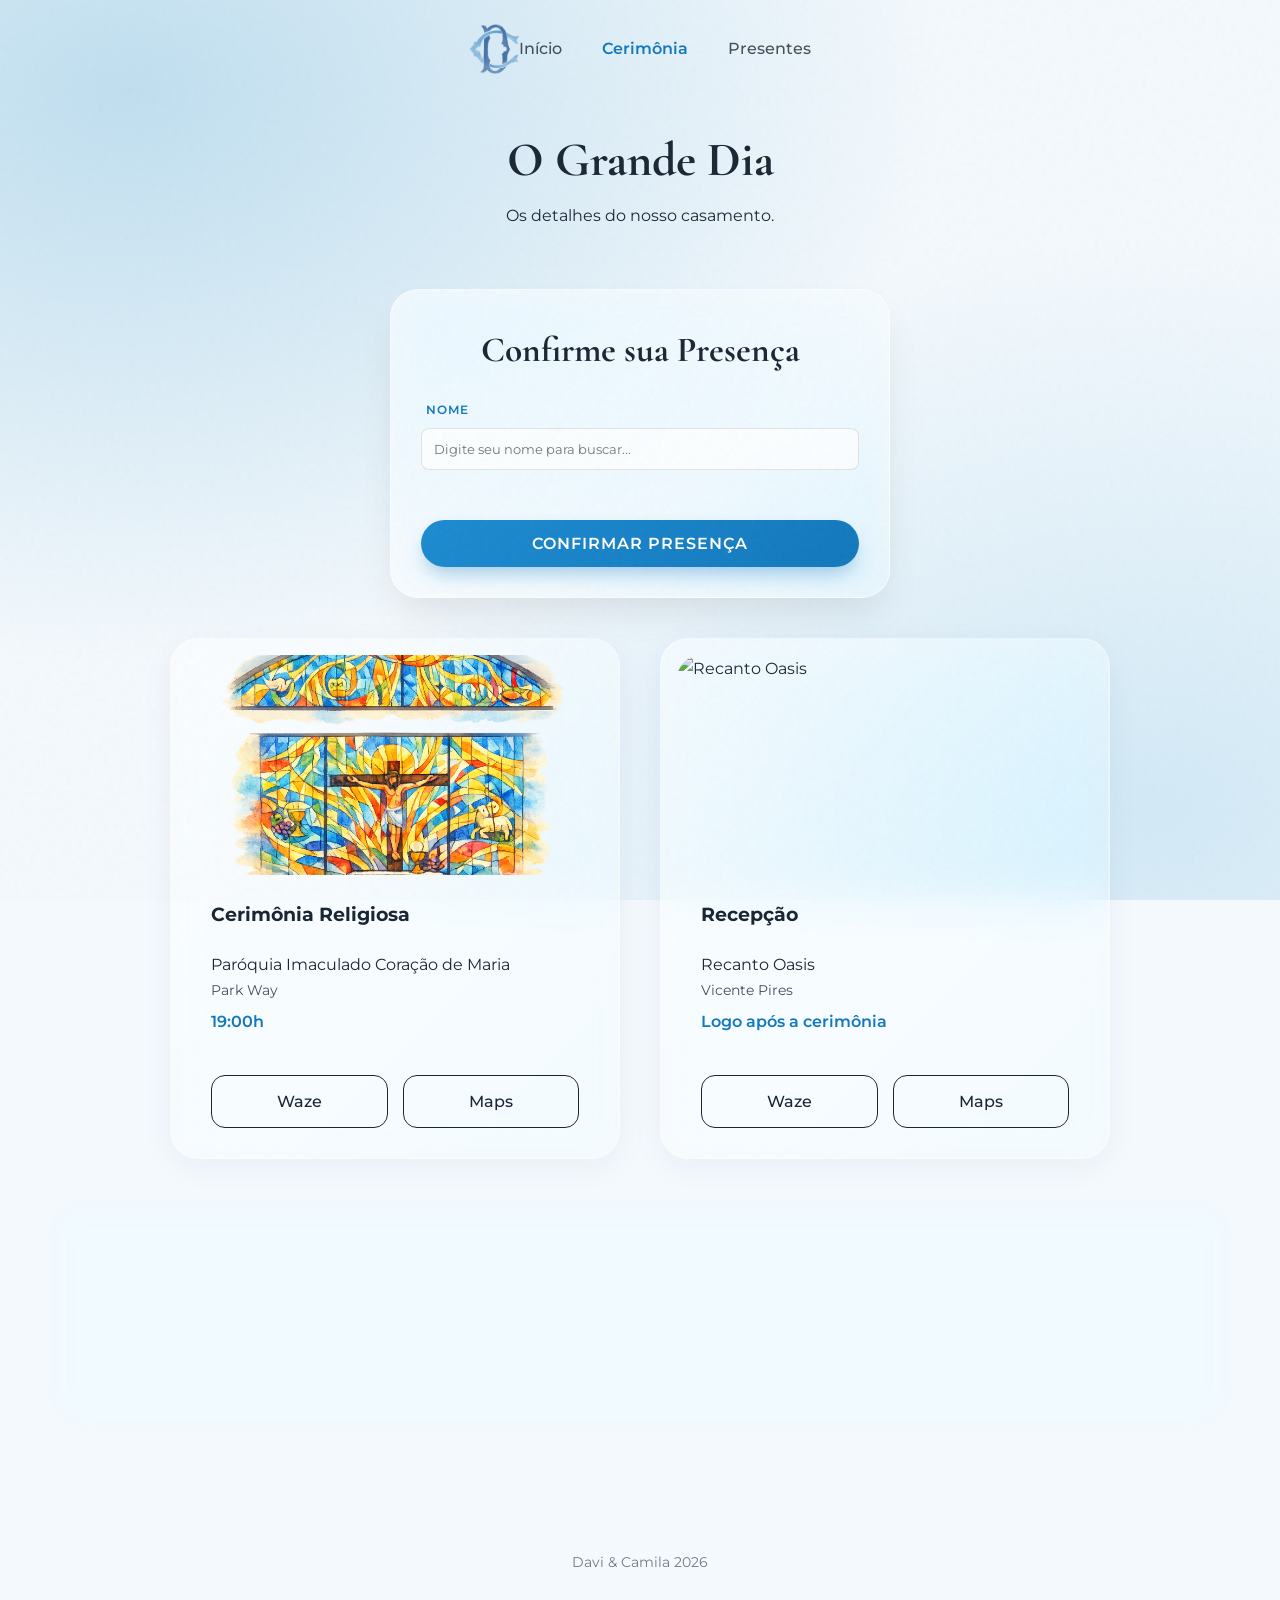
==== commit 0f502123: "perf: compressão de imagem no frontend, lazy loading e UX do carrossel - Perf: Adição de `loading="l" ====
--- a/cerimonia.html
+++ b/cerimonia.html
@@ -56,7 +56,7 @@
 
         <section class="locations-grid mb-large">
             <div class="glass-card">
-                <img src="assets/img/aquarela-igreja.png" alt="Paróquia Imaculado Coração de Maria" class="location-img">
+                <img src="assets/img/aquarela-igreja.png" alt="Paróquia Imaculado Coração de Maria" class="location-img" loading="lazy" decoding="async">
                 
                 <h3>Cerimônia Religiosa</h3>
                 <p class="mt-small">Paróquia Imaculado Coração de Maria</p>
@@ -70,7 +70,7 @@
             </div>
 
             <div class="glass-card">
-                <img src="assets/img/oasis-aquarela.png" alt="Recanto Oasis" class="location-img">
+                <img src="assets/img/oasis-aquarela.png" alt="Recanto Oasis" class="location-img" loading="lazy" decoding="async">
                 
                 <h3>Recepção</h3>
                 <p class="mt-small">Recanto Oasis</p>
--- a/assets/css/global.css
+++ b/assets/css/global.css
@@ -25,7 +25,7 @@
     top: 0;
     left: 0;
     width: 100%;
-    padding: 24px var(--container-padding);
+    padding: calc(24px + env(safe-area-inset-top)) var(--container-padding) 24px;
     display: flex;
     justify-content: center;
     align-items: center;
@@ -39,7 +39,7 @@
     -webkit-backdrop-filter: var(--glass-filter);
     border-bottom: var(--glass-border);
     box-shadow: var(--glass-shadow);
-    padding: 16px var(--container-padding);
+    padding: calc(16px + env(safe-area-inset-top)) var(--container-padding) 16px;
 }
 .nav-logo { display: flex; align-items: center; }
 .logo-img { height: 50px; width: auto; object-fit: contain; }
@@ -468,3 +468,33 @@
     transform: scale(1.1);
     background: white;
 }
+.carousel-container {
+    display: flex;
+    overflow-x: auto;
+    scroll-snap-type: x mandatory;
+    gap: 16px;
+    padding-bottom: 24px;
+    justify-content: flex-start;
+    text-align: left;
+    scroll-behavior: smooth;
+    scrollbar-width: thin;
+    scrollbar-color: var(--primary-blue) transparent;
+}
+.carousel-container::-webkit-scrollbar {
+    height: 8px; 
+    display: block; 
+    -webkit-appearance: none;
+}
+.carousel-container::-webkit-scrollbar-track {
+    background: rgba(0, 0, 0, 0.08); 
+    border-radius: 10px;
+}
+.carousel-container::-webkit-scrollbar-thumb {
+    background: var(--primary-blue);
+    border-radius: 10px;
+}
+.carousel-item {
+    flex: 0 0 85%; 
+    max-width: 320px; 
+    scroll-snap-align: start; 
+}
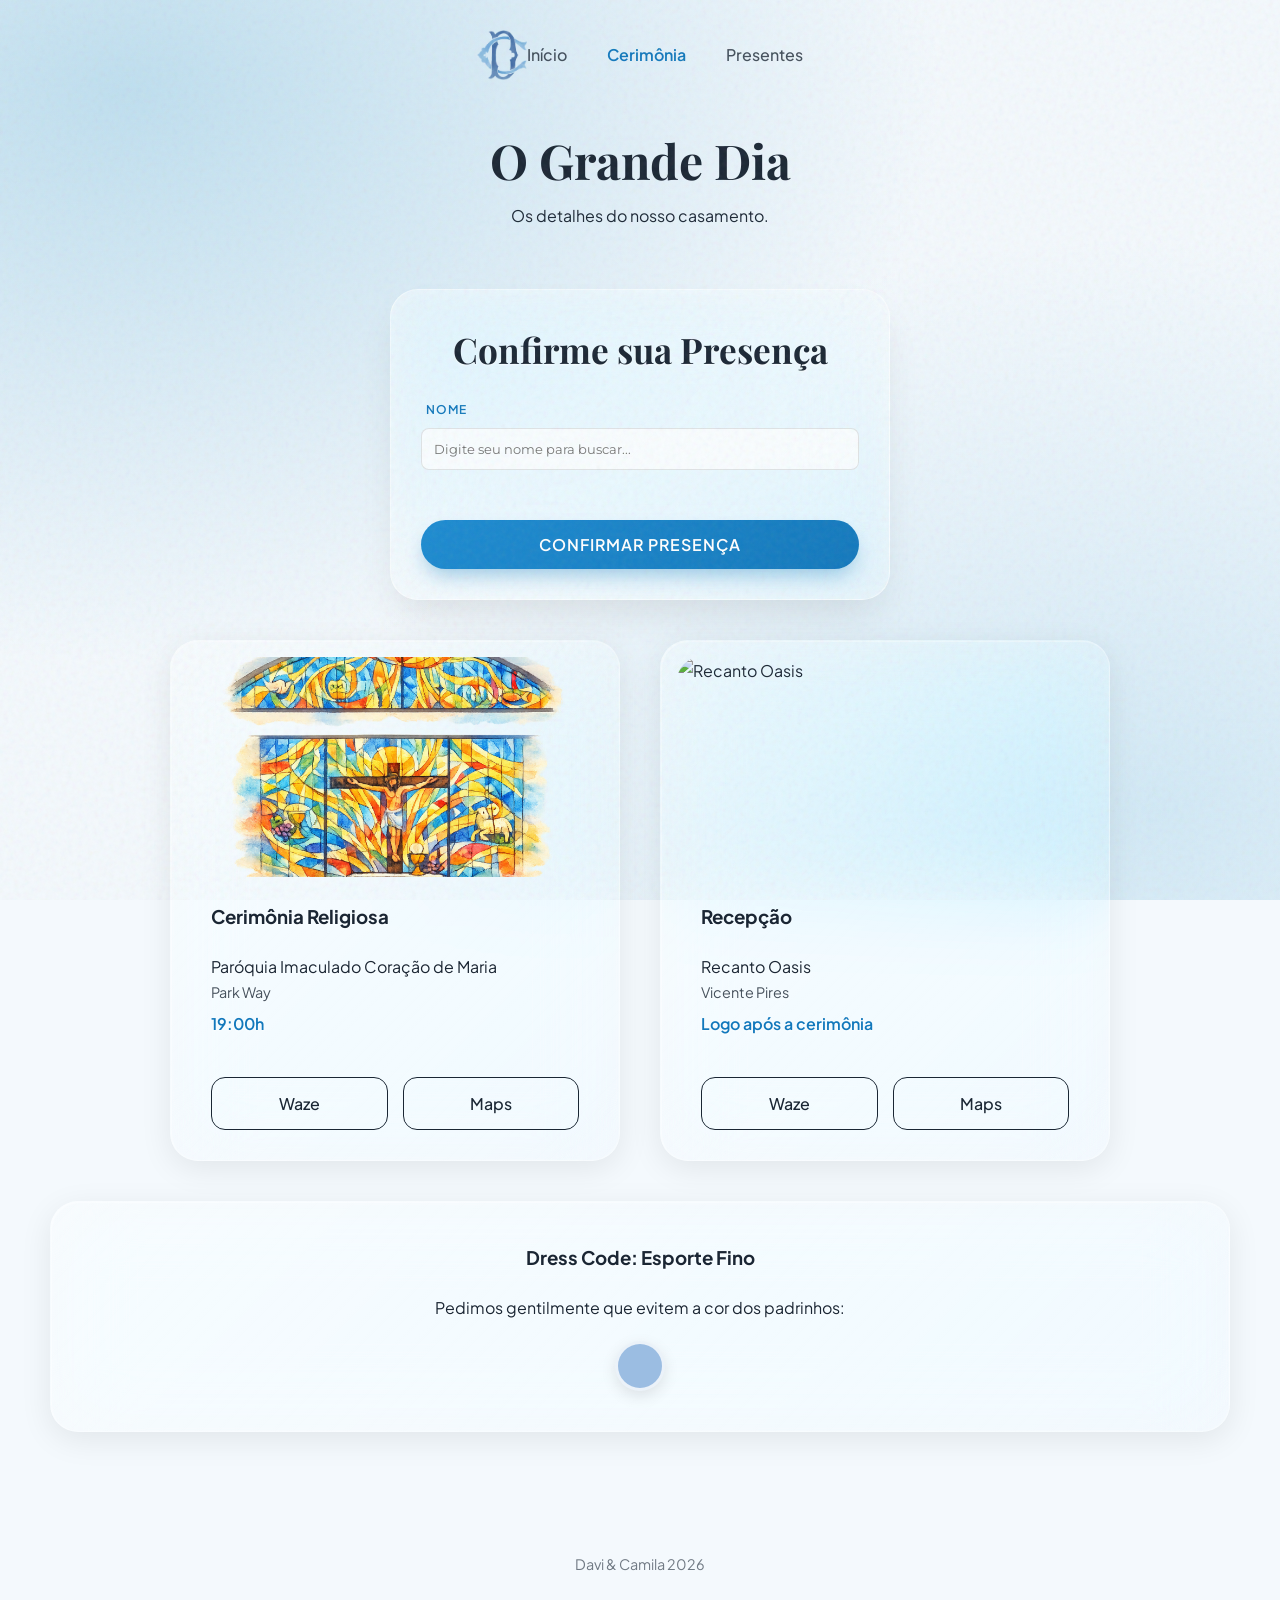
==== commit 7208fe11: "chore: limpa cache e aplica regras do gitignore" ====
--- a/cerimonia.html
+++ b/cerimonia.html
@@ -14,7 +14,8 @@
     <link rel="preconnect" href="https://fonts.googleapis.com">
     <link rel="preconnect" href="https://fonts.gstatic.com" crossorigin>
     <link href="https://fonts.googleapis.com/css2?family=Cormorant+Garamond:wght@400;600&family=Montserrat:wght@300;400;500;600&display=swap" rel="stylesheet">
-    
+    <link href="https://fonts.googleapis.com/css2?family=Playfair+Display:ital,wght@0,400;0,600;1,400&family=Plus+Jakarta+Sans:wght@300;400;500;600&display=swap" rel="stylesheet">
+
     <link rel="stylesheet" href="assets/css/global.css">
     <link rel="stylesheet" href="assets/css/glass.css">
 </head>
--- a/assets/css/global.css
+++ b/assets/css/global.css
@@ -1,8 +1,8 @@
 ﻿:root {
     --deep-blue: #1a2634;
     --primary-blue: #1278BC;
-    --font-title: 'Cormorant Garamond', serif;
-    --font-body: 'Montserrat', sans-serif;
+    --font-title: 'Playfair Display', serif;
+    --font-body: 'Plus Jakarta Sans', sans-serif;
     --max-width: 1280px;
     --container-padding: 5%;
     --section-spacing: 100px;
@@ -25,7 +25,7 @@
     top: 0;
     left: 0;
     width: 100%;
-    padding: calc(24px + env(safe-area-inset-top)) var(--container-padding) 24px;
+    padding: 30px var(--container-padding) 20px;
     display: flex;
     justify-content: center;
     align-items: center;
@@ -39,7 +39,7 @@
     -webkit-backdrop-filter: var(--glass-filter);
     border-bottom: var(--glass-border);
     box-shadow: var(--glass-shadow);
-    padding: calc(16px + env(safe-area-inset-top)) var(--container-padding) 16px;
+    padding: 15px var(--container-padding);
 }
 .nav-logo { display: flex; align-items: center; }
 .logo-img { height: 50px; width: auto; object-fit: contain; }
@@ -236,11 +236,27 @@
     opacity: 0.6; font-size: 0.9rem; margin-top: 60px;
 }
 @media (max-width: 768px) {
-    .navbar { flex-direction: column; gap: 15px; }
-    .nav-links { gap: 20px; font-size: 0.9rem; }
-    .logo-img { height: 35px; }
-    .grid-layout, .locations-grid, .gifts-grid { grid-template-columns: 1fr; gap: 24px; }
-    :root { --section-spacing: 60px; }
+   
+    .navbar { 
+        flex-direction: column; 
+        gap: 15px; 
+        padding-top: 45px !important;
+        padding-bottom: 20px !important;
+    }
+    
+   
+    .navbar.scrolled {
+        padding-top: 15px !important;
+        padding-bottom: 15px !important;
+    }
+    
+   
+    .navbar.scrolled .nav-logo {
+        display: none;
+    }
+    
+    .nav-links { gap: 20px; font-size: 0.95rem; }
+    .logo-img { height: 45px; }
 }
 .locations-grid {
     display: flex;
@@ -329,7 +345,7 @@
     font-size: 1rem;
     color: var(--deep-blue);
     outline: none;
-    transition: all 0.3s ease;
+    transition: all 0.4s cubic-bezier(0.25, 1, 0.5, 1);
 }
 .glass-input:focus {
     background: rgba(255, 255, 255, 0.8);
@@ -497,4 +513,20 @@
     flex: 0 0 85%; 
     max-width: 320px; 
     scroll-snap-align: start; 
+}
+autocomplete-list::-webkit-scrollbar {
+    width: 6px;
+    display: block; /* Força a exibição mesmo em telas touch/Mac */
+}
+.autocomplete-list::-webkit-scrollbar-track {
+    background: rgba(0, 0, 0, 0.04);
+    border-radius: 12px;
+    margin: 5px 0; /* Dá um respiro nas pontas */
+}
+.autocomplete-list::-webkit-scrollbar-thumb {
+    background: rgba(18, 120, 188, 0.3); /* Seu azul primário com transparência */
+    border-radius: 12px;
+}
+.autocomplete-list::-webkit-scrollbar-thumb:hover {
+    background: rgba(18, 120, 188, 0.6);
 }
--- a/assets/css/glass.css
+++ b/assets/css/glass.css
@@ -1,11 +1,27 @@
 ﻿:root {
-    --glass-bg: linear-gradient(135deg, rgba(255, 255, 255, 0.6) 0%, rgba(255, 255, 255, 0.2) 100%);
-    --glass-filter: blur(20px) saturate(180%);
-    --glass-border: 1px solid rgba(255, 255, 255, 0.25);
-    --glass-shadow: 0 8px 32px 0 rgba(31, 38, 135, 0.05), inset 0 0 0 1px rgba(255, 255, 255, 0.15);
+    /* Fundo mais transparente para deixar o blur trabalhar */
+    --glass-bg: linear-gradient(135deg, rgba(255, 255, 255, 0.4) 0%, rgba(255, 255, 255, 0.1) 100%);
+    
+    /* Blur dobrado e saturação aumentada (o segredo do iOS) */
+    --glass-filter: blur(40px) saturate(200%);
+    
+    /* Borda semi-transparente fina */
+    --glass-border: 1px solid rgba(255, 255, 255, 0.3);
+    
+    /* O "pulo do gato": sombra suave fora + reflexo branco forte na borda superior/esquerda interna */
+    --glass-shadow: 
+        0 8px 32px 0 rgba(0, 0, 0, 0.08), 
+        inset 1px 1px 1px 0 rgba(255, 255, 255, 0.4),
+        inset -1px -1px 1px 0 rgba(255, 255, 255, 0.05);
+        
     --radius-card: 28px;
     --radius-btn: 14px;
     --primary-gradient: linear-gradient(135deg, #5b8db8 0%, #8abce0 100%);
+
+    --radius-sm: 12px;   /* Inputs, botões menores */
+    --radius-md: 20px;   /* Modais, imagens */
+    --radius-lg: 28px;   /* Cards principais */
+    --radius-pill: 50px; /* Botões arredondados (como o RSVP) */
 }
 .glass-card {
     background: var(--glass-bg);
@@ -40,7 +56,7 @@
 .btn-outline:hover { background: rgba(0,0,0,0.05); }
 .noise-overlay {
     position: fixed; top: 0; left: 0; width: 100%; height: 100%;
-    pointer-events: none; z-index: 9999; opacity: 0.04;
+    pointer-events: none; z-index: 9999; opacity: 0.08;
     background-image: url("data:image/svg+xml,%3Csvg viewBox='0 0 200 200' xmlns='http://www.w3.org/2000/svg'%3E%3Cfilter id='noiseFilter'%3E%3CfeTurbulence type='fractalNoise' baseFrequency='0.85' numOctaves='3' stitchTiles='stitch'/%3E%3C/filter%3E%3Crect width='100%25' height='100%25' filter='url(%23noiseFilter)' opacity='1'/%3E%3C/svg%3E");
 }
 .glass-ultra {
@@ -91,7 +107,7 @@
     justify-content: center;
     font-size: 1.2rem;
     color: #555;
-    transition: all 0.3s ease;
+    transition: all 0.4s cubic-bezier(0.25, 1, 0.5, 1);
 }
 .btn-glass-icon:hover {
     background: rgba(255, 255, 255, 0.8);
@@ -114,7 +130,7 @@
     border: 1px solid rgba(0, 0, 0, 0.1);
     border-radius: 12px;
     padding: 10px 15px;      
-    transition: all 0.3s ease;
+    transition: all 0.4s cubic-bezier(0.25, 1, 0.5, 1);
 }
 .glass-input {
     background: transparent !important;
@@ -139,4 +155,11 @@
 .glass-input[type=number] {
     -moz-appearance: textfield;
 }
-.hidden { display: none !important; }+.hidden { display: none !important; }
+.btn-glass-icon:active {
+    transform: scale(0.92);
+    background: rgba(255, 255, 255, 0.9);
+}
+.glass-card h2, .glass-card h3, .glass-card p {
+    text-shadow: 0 1px 2px rgba(255, 255, 255, 0.8); /* Cria um halo de luz ao redor da letra escura */
+}
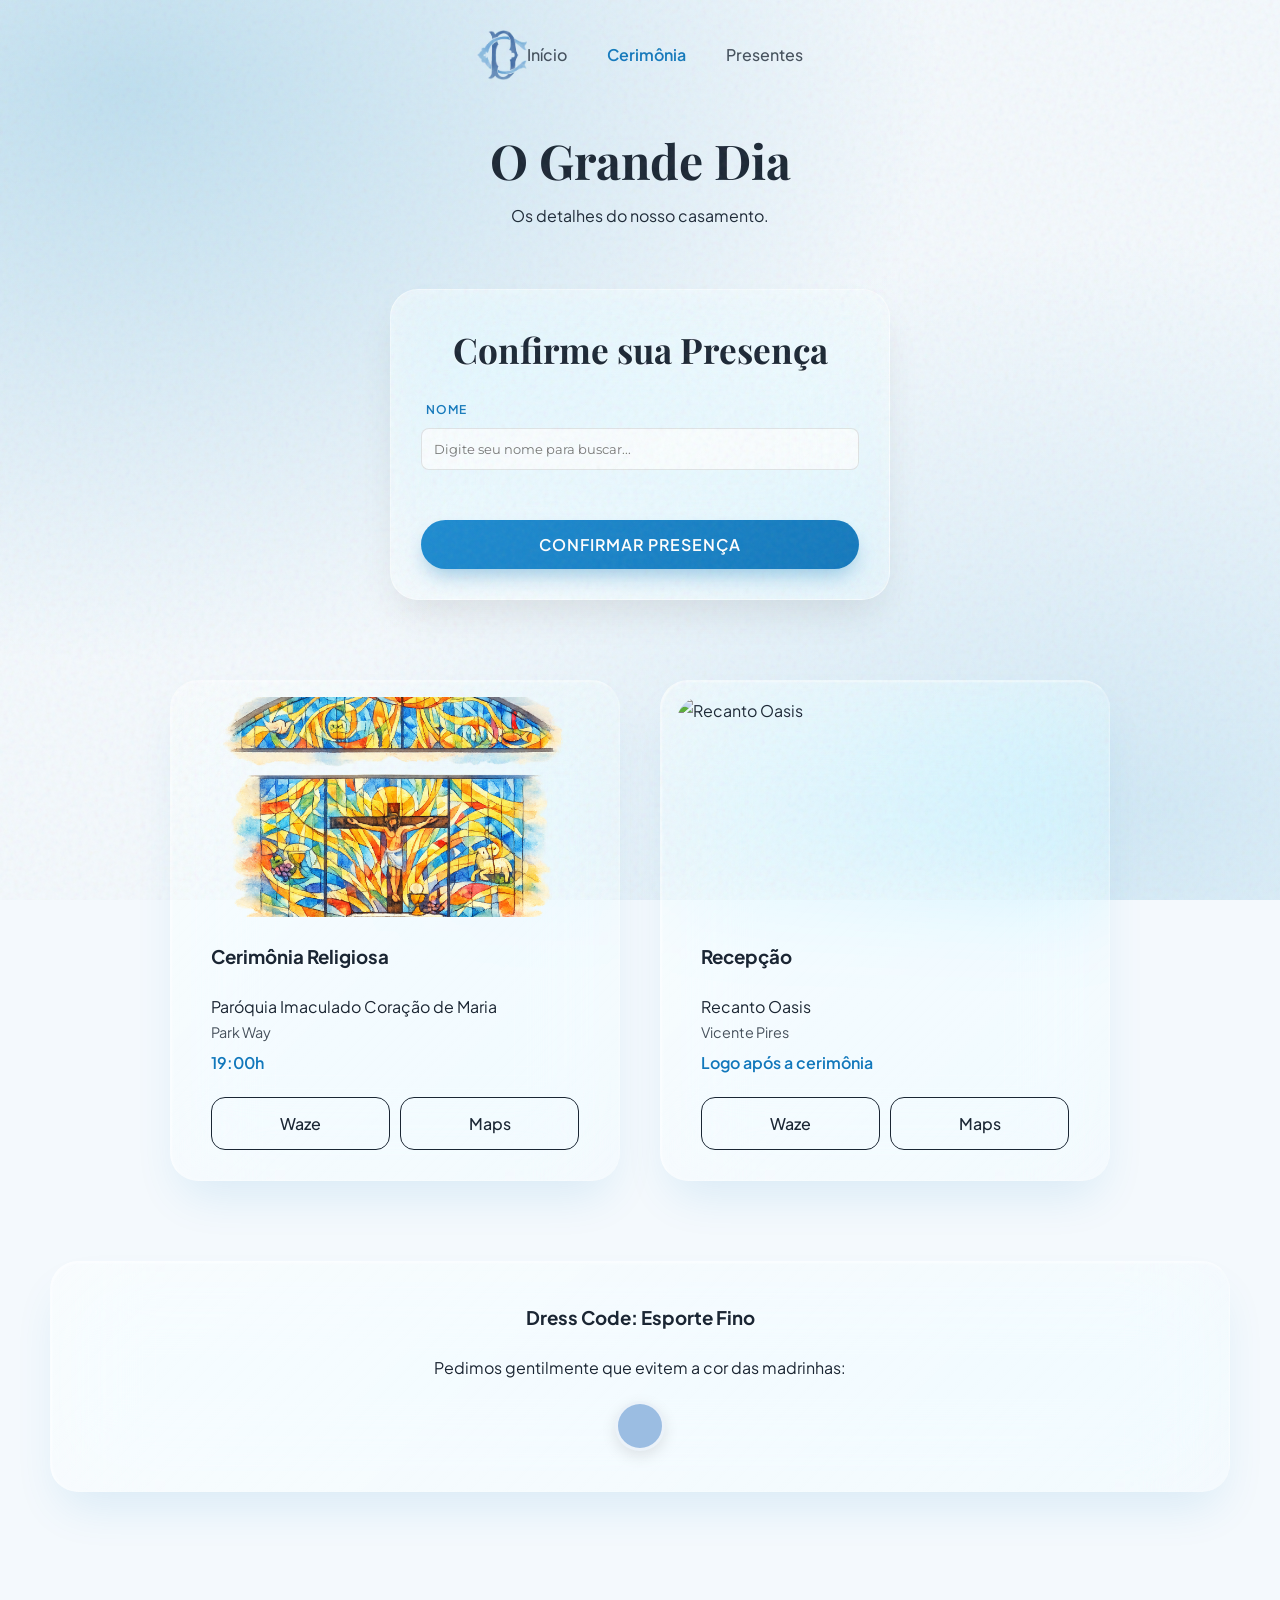
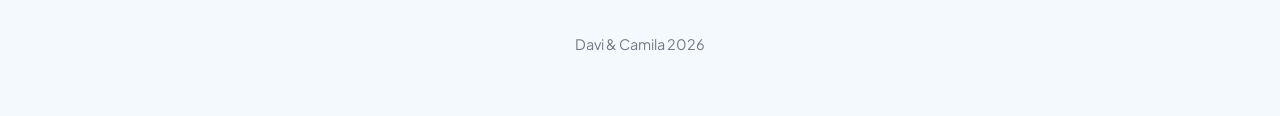
==== commit c40c8536: "otimizaçao" ====
--- a/cerimonia.html
+++ b/cerimonia.html
@@ -85,9 +85,9 @@
             </div>
         </section>
 
-        <section class="glass-card text-center mb-large">
-            <h3>Dress Code: Esporte Fino</h3>
-            <p class="mt-small mb-medium">Pedimos gentilmente que evitem a cor dos padrinhos:</p>
+        <section class="glass-card text-center mt-large mb-large">
+    <h3>Dress Code: Esporte Fino</h3>
+            <p class="mt-small mb-medium">Pedimos gentilmente que evitem a cor das madrinhas:</p>
             <div class="swatch-container">
                 <div class="swatch swatch-serenity"></div>
             </div>
--- a/assets/css/global.css
+++ b/assets/css/global.css
@@ -20,12 +20,15 @@
     line-height: 1.7;
     overflow-x: hidden;
 }
+
+/* ── NAVBAR COM BLINDAGEM DE SAFE AREA ── */
 .navbar {
     position: fixed;
     top: 0;
     left: 0;
     width: 100%;
-    padding: 30px var(--container-padding) 20px;
+    /* Desvia da câmera/notch nativamente */
+    padding: calc(30px + env(safe-area-inset-top)) var(--container-padding) 20px;
     display: flex;
     justify-content: center;
     align-items: center;
@@ -37,9 +40,14 @@
     background: var(--glass-bg);
     backdrop-filter: var(--glass-filter);
     -webkit-backdrop-filter: var(--glass-filter);
-    border-bottom: var(--glass-border);
+    border-bottom: var(--glass-border-light);
     box-shadow: var(--glass-shadow);
-    padding: 15px var(--container-padding);
+    /* Mantém a proteção do notch com a navbar colapsada */
+    padding: calc(15px + env(safe-area-inset-top)) var(--container-padding);
+    /* Aceleração de Hardware */
+    transform: translateZ(0);
+    backface-visibility: hidden;
+    will-change: backdrop-filter;
 }
 .nav-logo { display: flex; align-items: center; }
 .logo-img { height: 50px; width: auto; object-fit: contain; }
@@ -52,10 +60,13 @@
     transition: opacity 0.3s;
 }
 .nav-links a.active, .nav-links a:hover { opacity: 1; font-weight: 600; color: var(--primary-blue); }
+
+/* ── HERO SECTION COM DVH ── */
 .hero-section {
     position: relative;
     width: 100%;
-    height: 70vh;
+    /* dvh impede que a rolagem corte o conteúdo ao exibir a barra de endereços mobile */
+    height: 70dvh;
     display: flex;
     flex-direction: column;
     justify-content: center;
@@ -97,6 +108,7 @@
     background: linear-gradient(to bottom, rgba(0,0,0,0.1) 0%, rgba(0,0,0,0.3) 100%);
     z-index: 1;
 }
+
 .countdown-bar {
     width: 100%;
     background: rgba(255, 255, 255, 0.25);
@@ -141,12 +153,7 @@
     color: #5DAED6;
     margin-top: 8px;
 }
-@media (max-width: 768px) {
-    .time-box { padding: 0 25px; }
-    .time-number { font-size: 2.2rem; }
-    .hero-section::after { height: 30%; mask-image: linear-gradient(to bottom, transparent 0%, black 80%); } 
-    .countdown-bar { margin-top: -50px; padding: 20px 0; }
-}
+
 .container {
     width: 100%;
     max-width: var(--max-width);
@@ -161,6 +168,8 @@
 .section-history, .section-gallery { margin-bottom: var(--section-spacing); }
 .mt-small { margin-top: 20px; }
 .mb-small { margin-bottom: 20px; }
+.mt-large { margin-top: clamp(40px, 8vw, 80px); }
+.mb-large { margin-bottom: clamp(40px, 8vw, 80px); }
 .img-placeholder {
     width: 100%;
     height: 100%;
@@ -197,6 +206,8 @@
 }
 .swatch-serenity { background-color: #9bbde2; }
 .gift-price { font-weight: 600; font-size: 1.1rem; margin: 5px 0 15px 0; color: var(--deep-blue); }
+
+/* Modais */
 .modal-overlay {
     position: fixed; top: 0; left: 0; width: 100%; height: 100%;
     background: rgba(0, 0, 0, 0.4); z-index: 2000;
@@ -231,33 +242,12 @@
     .modal-content { border-radius: 24px; transform: scale(0.9); max-width: 450px; }
     .modal-overlay:not(.hidden) .modal-content { transform: scale(1); }
 }
+
 .footer {
     text-align: center; padding: 60px 20px;
     opacity: 0.6; font-size: 0.9rem; margin-top: 60px;
 }
-@media (max-width: 768px) {
-   
-    .navbar { 
-        flex-direction: column; 
-        gap: 15px; 
-        padding-top: 45px !important;
-        padding-bottom: 20px !important;
-    }
-    
-   
-    .navbar.scrolled {
-        padding-top: 15px !important;
-        padding-bottom: 15px !important;
-    }
-    
-   
-    .navbar.scrolled .nav-logo {
-        display: none;
-    }
-    
-    .nav-links { gap: 20px; font-size: 0.95rem; }
-    .logo-img { height: 45px; }
-}
+
 .locations-grid {
     display: flex;
     flex-wrap: wrap;
@@ -280,28 +270,8 @@
     border-radius: 24px 24px 0 0;
     display: block;
 }
-@media (max-width: 768px) {
-    .location-img {
-        width: calc(100% + 48px); 
-        margin: -24px -24px 20px -24px;
-    }
-}
-.location-actions {
-    margin-top: auto;
-    padding-top: 20px;
-    display: flex;
-    gap: 15px;
-}
-.action-btn {
-    flex: 1;
-    text-align: center;
-}
-.locations-grid {
-    display: flex;
-    flex-wrap: wrap;
-    justify-content: center;
-    margin-bottom: 40px;
-}
+
+/* RSVP */
 #rsvp-section.glass-card {
     box-shadow: 
         0 20px 40px -10px rgba(0,0,0,0.1), 
@@ -375,12 +345,7 @@
     box-shadow: 0 15px 30px -5px rgba(18, 120, 188, 0.5);
     background: linear-gradient(135deg, #2F9BDC 0%, #1C8BD1 100%);
 }
-@media (max-width: 768px) {
-    #rsvp-section.glass-card {
-        padding: 25px 20px;
-    }
-    #rsvp-section h2 { font-size: 1.8rem; margin-bottom: 15px; }
-}
+
 .autocomplete-container {
     position: relative;
     width: 100%;
@@ -420,70 +385,7 @@
     background-color: var(--primary-blue) !important;
     color: white !important;
 }
-.secret-link {
-    color: inherit;     
-    text-decoration: none;
-    opacity: 0.2;       
-    font-size: 0.8rem;  
-    margin-left: 10px;  
-    cursor: default;    
-}
-.secret-link:hover {
-    opacity: 1;         
-    cursor: pointer;
-}
-.modal-content {
-    background: rgba(255, 255, 255, 0.85);
-    backdrop-filter: blur(12px);         
-    -webkit-backdrop-filter: blur(12px); 
-    border: 1px solid rgba(255, 255, 255, 0.5);
-    box-shadow: 0 8px 32px 0 rgba(31, 38, 135, 0.37);
-    border-radius: 16px;
-    color: #333;
-    margin: 15% auto;
-    padding: 2rem;
-    width: 90%;
-    max-width: 400px;
-    position: relative;
-    animation: fadeIn 0.3s ease;
-}
-@keyframes fadeIn {
-    from { opacity: 0; transform: translateY(-20px); }
-    to { opacity: 1; transform: translateY(0); }
-}
-.admin-controls {
-    position: absolute;
-    top: 10px;
-    right: 10px;
-    display: flex;
-    gap: 8px;
-    z-index: 10;
-}
-.btn-icon {
-    width: 32px;
-    height: 32px;
-    border-radius: 50%;
-    border: none;
-    cursor: pointer;
-    display: flex;
-    align-items: center;
-    justify-content: center;
-    font-size: 1rem;
-    transition: all 0.2s ease;
-    box-shadow: 0 2px 5px rgba(0,0,0,0.2);
-}
-.btn-edit {
-    background: rgba(255, 255, 255, 0.9);
-    color: #f59e0b;
-}
-.btn-delete {
-    background: rgba(255, 255, 255, 0.9);
-    color: #ef4444;
-}
-.btn-edit:hover, .btn-delete:hover {
-    transform: scale(1.1);
-    background: white;
-}
+
 .carousel-container {
     display: flex;
     overflow-x: auto;
@@ -514,19 +416,61 @@
     max-width: 320px; 
     scroll-snap-align: start; 
 }
-autocomplete-list::-webkit-scrollbar {
+.autocomplete-list::-webkit-scrollbar {
     width: 6px;
-    display: block; /* Força a exibição mesmo em telas touch/Mac */
+    display: block; 
 }
 .autocomplete-list::-webkit-scrollbar-track {
     background: rgba(0, 0, 0, 0.04);
     border-radius: 12px;
-    margin: 5px 0; /* Dá um respiro nas pontas */
+    margin: 5px 0; 
 }
 .autocomplete-list::-webkit-scrollbar-thumb {
-    background: rgba(18, 120, 188, 0.3); /* Seu azul primário com transparência */
+    background: rgba(18, 120, 188, 0.3); 
     border-radius: 12px;
 }
 .autocomplete-list::-webkit-scrollbar-thumb:hover {
     background: rgba(18, 120, 188, 0.6);
+}
+
+@media (max-width: 768px) {
+    .time-box { padding: 0 25px; }
+    .time-number { font-size: 2.2rem; }
+    .hero-section::after { height: 30%; mask-image: linear-gradient(to bottom, transparent 0%, black 80%); } 
+    .countdown-bar { margin-top: -50px; padding: 20px 0; }
+    .location-img { width: calc(100% + 48px); margin: -24px -24px 20px -24px; }
+    #rsvp-section.glass-card { padding: 25px 20px; }
+    #rsvp-section h2 { font-size: 1.8rem; margin-bottom: 15px; }
+
+    /* Novo comportamento da Navbar Mobile Premium c/ proteção de Safe Area */
+    .navbar { 
+        flex-direction: column; 
+        gap: 15px; 
+        padding-top: calc(35px + env(safe-area-inset-top)) !important;
+        padding-bottom: 15px !important;
+        transition: all 0.5s cubic-bezier(0.2, 0.8, 0.2, 1);
+    }
+    
+    .navbar.scrolled {
+        flex-direction: row;
+        justify-content: space-between;
+        padding: calc(12px + env(safe-area-inset-top)) 20px 12px 20px !important;
+        gap: 10px;
+    }
+    
+    .logo-img { 
+        height: 45px; 
+        transition: height 0.5s cubic-bezier(0.2, 0.8, 0.2, 1);
+    }
+    
+    .navbar.scrolled .logo-img {
+        height: 32px;
+    }
+    
+    .nav-links { gap: 20px; font-size: 0.95rem; transition: all 0.5s; }
+    
+    .navbar.scrolled .nav-links {
+        gap: 12px;
+        font-size: 0.85rem;
+    }
 }
--- a/assets/css/glass.css
+++ b/assets/css/glass.css
@@ -1,17 +1,18 @@
 ﻿:root {
-    /* Fundo mais transparente para deixar o blur trabalhar */
-    --glass-bg: linear-gradient(135deg, rgba(255, 255, 255, 0.4) 0%, rgba(255, 255, 255, 0.1) 100%);
+    /* Fundo ligeiramente mais translúcido para a aquarela pulsar por trás */
+    --glass-bg: linear-gradient(135deg, rgba(255, 255, 255, 0.45) 0%, rgba(255, 255, 255, 0.15) 100%);
     
-    /* Blur dobrado e saturação aumentada (o segredo do iOS) */
-    --glass-filter: blur(40px) saturate(200%);
+    /* Blur extremo e saturação alta: o pilar da estética iOS 26 */
+    --glass-filter: blur(48px) saturate(220%);
     
-    /* Borda semi-transparente fina */
-    --glass-border: 1px solid rgba(255, 255, 255, 0.3);
+    /* Refração de luz nas bordas (Brilho superior, base escura) */
+    --glass-border-light: 1px solid rgba(255, 255, 255, 0.5);
+    --glass-border-dark: 1px solid rgba(255, 255, 255, 0.1);
     
-    /* O "pulo do gato": sombra suave fora + reflexo branco forte na borda superior/esquerda interna */
+    /* Sombra projetada colorida para mesclar com o azul do tema, mais reflexos internos fortes */
     --glass-shadow: 
-        0 8px 32px 0 rgba(0, 0, 0, 0.08), 
-        inset 1px 1px 1px 0 rgba(255, 255, 255, 0.4),
+        0 24px 48px -12px rgba(18, 120, 188, 0.12), 
+        inset 1px 1px 2px 0 rgba(255, 255, 255, 0.6),
         inset -1px -1px 1px 0 rgba(255, 255, 255, 0.05);
         
     --radius-card: 28px;
@@ -23,16 +24,29 @@
     --radius-lg: 28px;   /* Cards principais */
     --radius-pill: 50px; /* Botões arredondados (como o RSVP) */
 }
+
 .glass-card {
     background: var(--glass-bg);
     backdrop-filter: var(--glass-filter);
     -webkit-backdrop-filter: var(--glass-filter);
-    border: var(--glass-border);
+    
+    /* Simulando o chanfro de vidro da Apple */
+    border-top: var(--glass-border-light);
+    border-left: var(--glass-border-light);
+    border-right: var(--glass-border-dark);
+    border-bottom: var(--glass-border-dark);
+    
     border-radius: var(--radius-card);
     box-shadow: var(--glass-shadow);
     padding: clamp(24px, 5vw, 40px);
-    transition: transform 0.4s ease;
+    transition: transform 0.4s cubic-bezier(0.2, 0.8, 0.2, 1);
+    
+    /* HACK SÊNIOR DE PERFORMANCE: Força o navegador a jogar a renderização para a GPU */
+    transform: translateZ(0);
+    backface-visibility: hidden;
+    will-change: transform, backdrop-filter;
 }
+
 input, select, textarea {
     width: 100%; padding: 18px 20px; margin-bottom: 20px;
     border: 1px solid rgba(255, 255, 255, 0.4); border-radius: 16px;
@@ -153,6 +167,7 @@
     margin: 0;
 }
 .glass-input[type=number] {
+    appearance: textfield;
     -moz-appearance: textfield;
 }
 .hidden { display: none !important; }
@@ -161,5 +176,5 @@
     background: rgba(255, 255, 255, 0.9);
 }
 .glass-card h2, .glass-card h3, .glass-card p {
-    text-shadow: 0 1px 2px rgba(255, 255, 255, 0.8); /* Cria um halo de luz ao redor da letra escura */
+    text-shadow: 0 1px 2px rgba(255, 255, 255, 0.8);
 }
